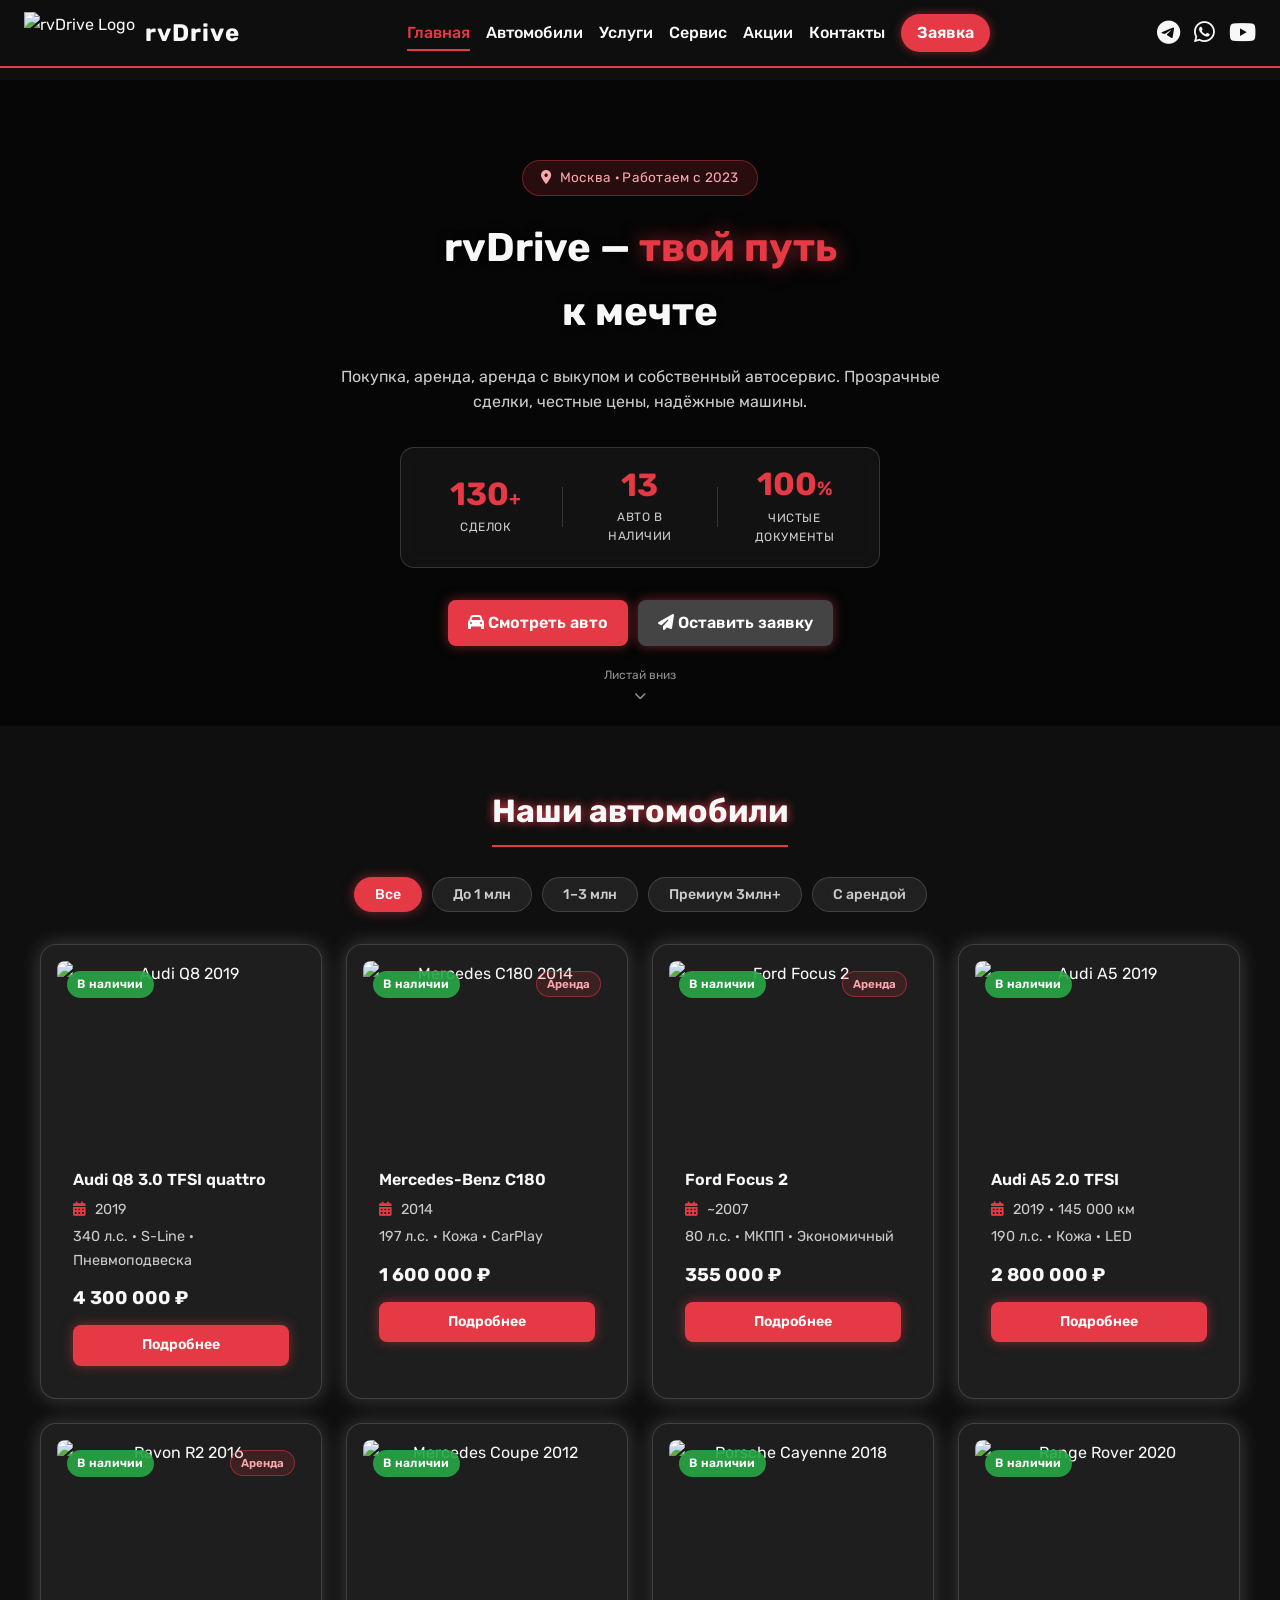
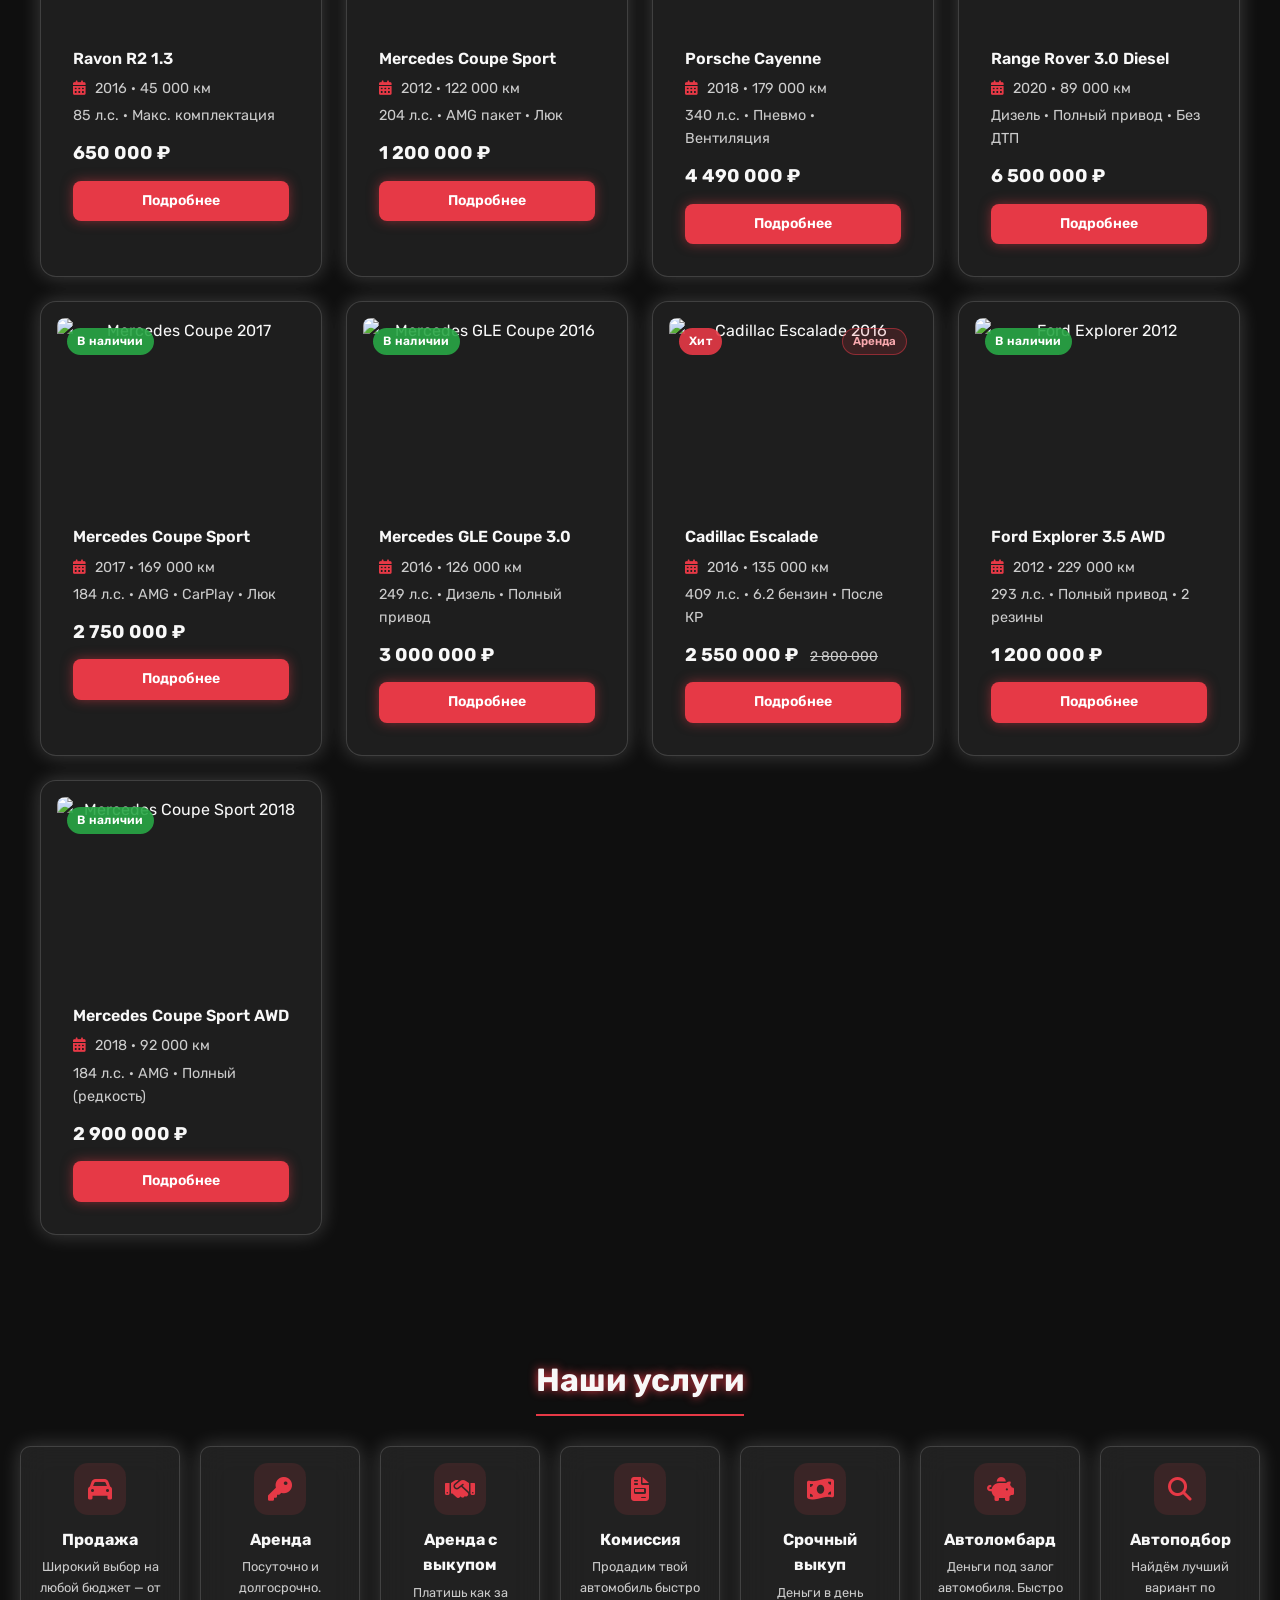
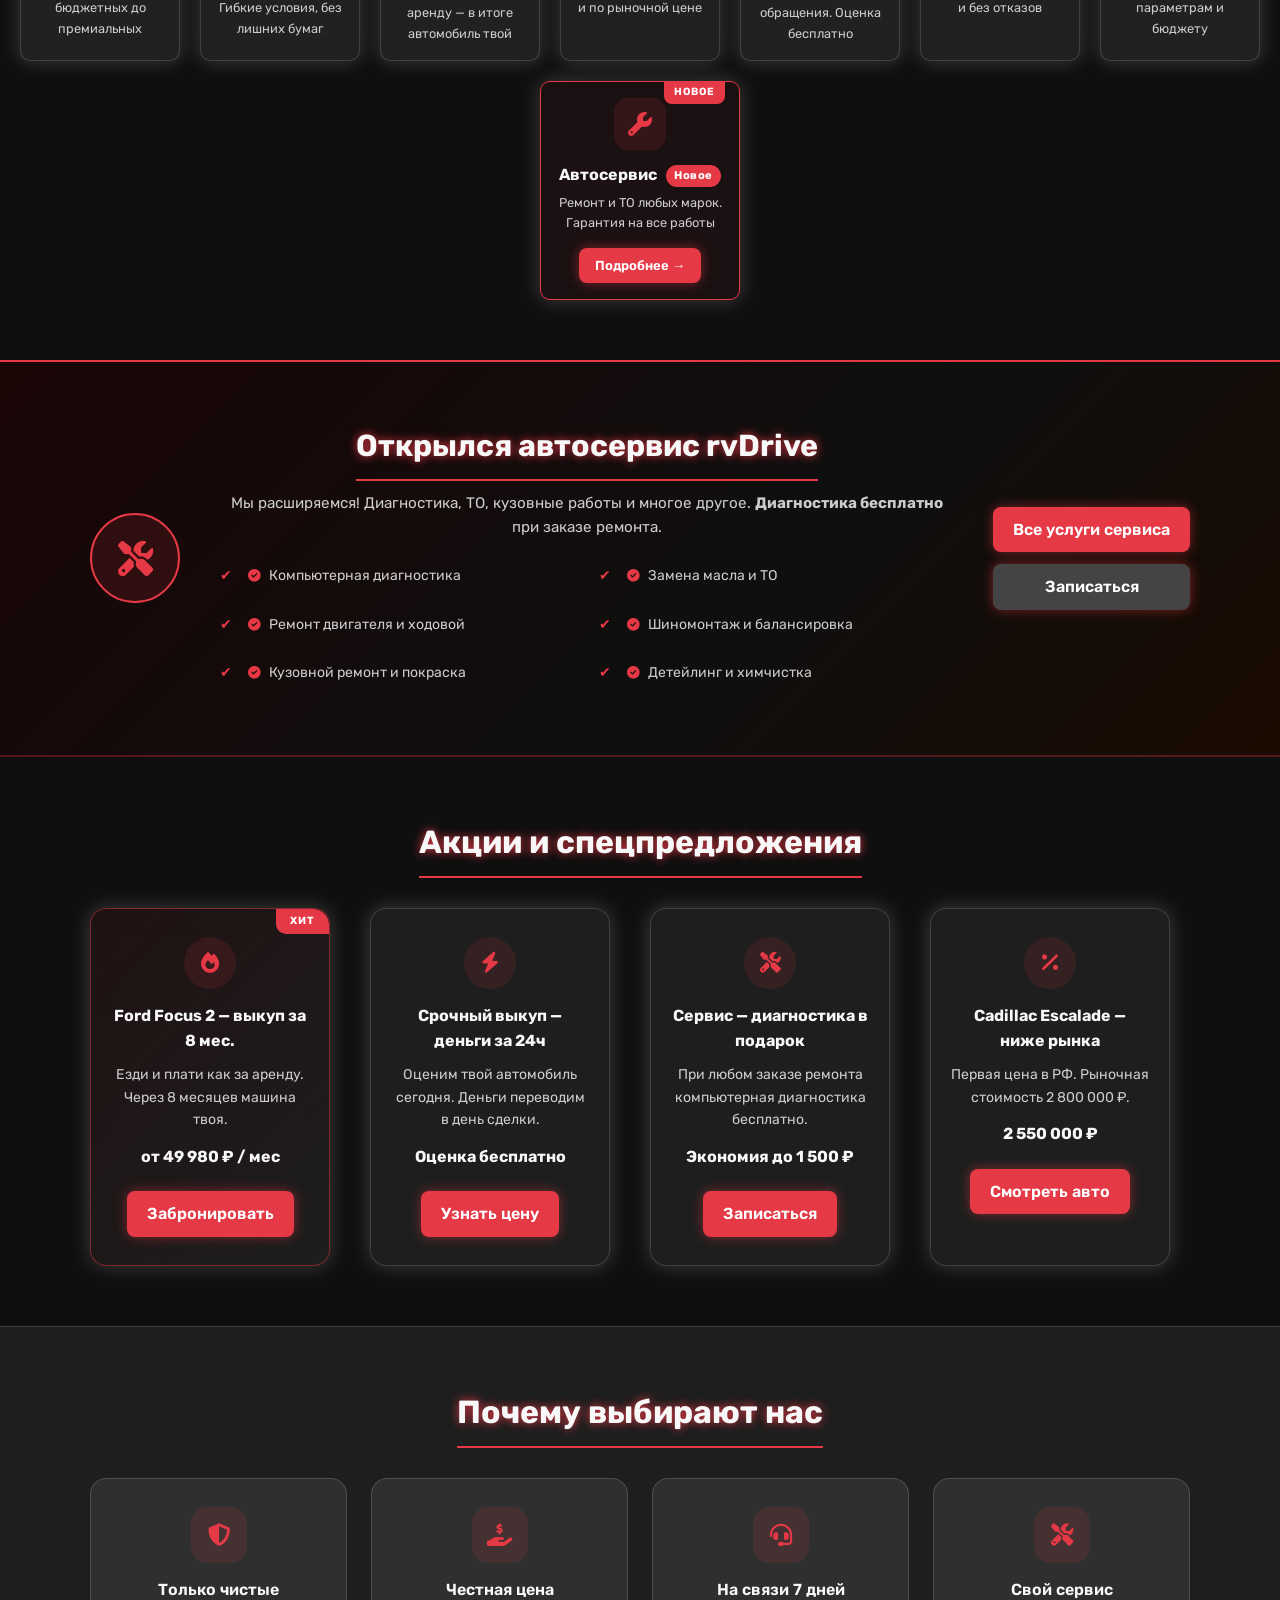
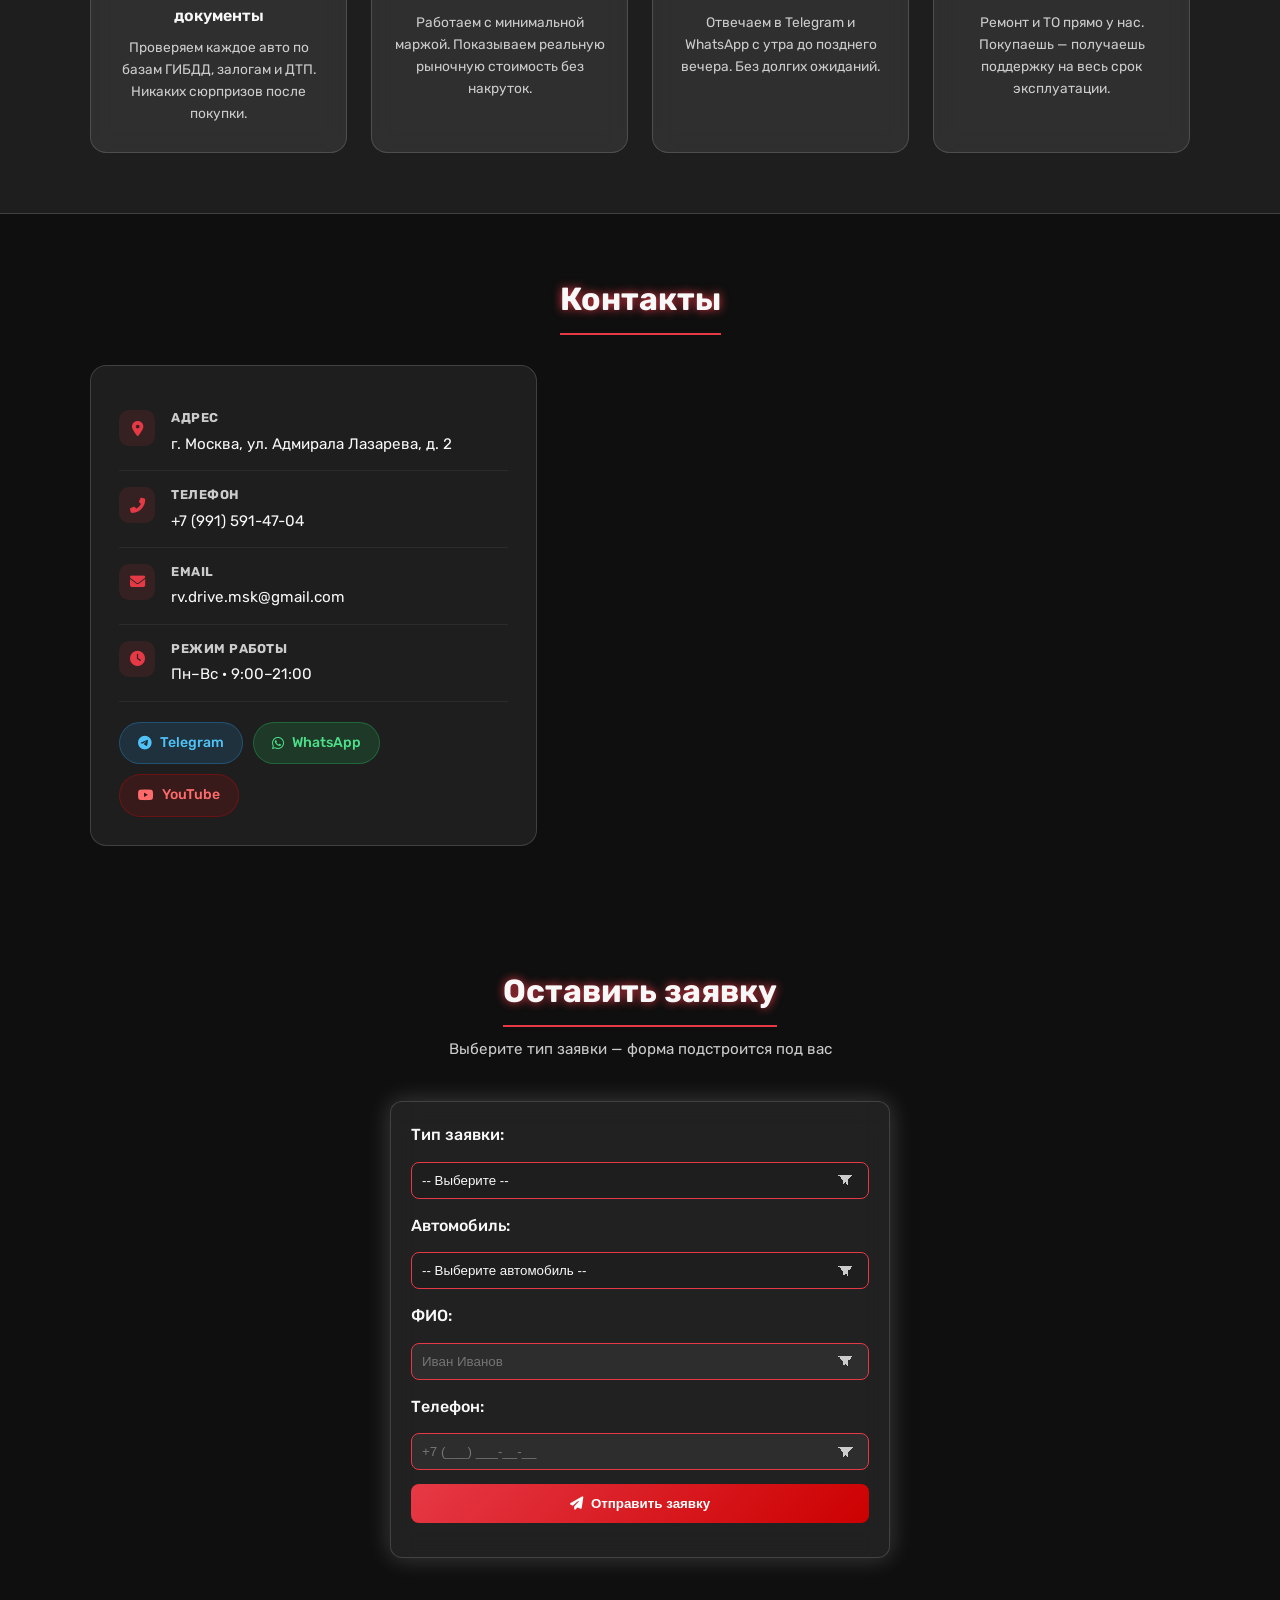
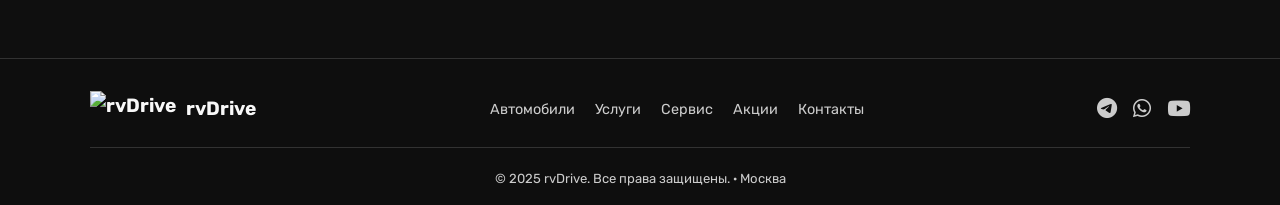
==== index.html @ 83e68cfd "Add files via upload" ====
<!DOCTYPE html>
<html lang="ru">
<head>
    <meta charset="UTF-8">
    <meta name="viewport" content="width=device-width, initial-scale=1.0">
    <meta name="description" content="rvDrive — покупка, аренда, аренда с выкупом авто в Москве. Автосервис, ремонт и обслуживание. Автоломбард, автоподбор, срочный выкуп. Надёжные машины!">
    <meta name="keywords" content="купить авто Москва, аренда автомобилей, аренда с выкупом, автоломбард, автоподбор, комиссия авто, срочный выкуп, продажа машин, бюджетные авто, премиум автомобили, rvDrive, авто в кредит, автосервис Москва, ремонт автомобилей">
    <title>rvDrive — Автосалон и Сервис в Москве</title>
    <link rel="icon" type="image/x-icon" href="/favicon.ico">
    <link rel="shortcut icon" href="/favicon.ico" type="image/x-icon">
    <link rel="stylesheet" href="styles.css">
    <script src="script.js" defer></script>
    <link rel="stylesheet" href="https://cdnjs.cloudflare.com/ajax/libs/font-awesome/6.4.0/css/all.min.css" />
    <script type="application/ld+json">
    {"@context":"https://schema.org","@type":"AutoDealer","name":"rvDrive","url":"https://rvdrive.ru","logo":"https://rvdrive.ru/img/logo.png","telephone":"+79915914704","address":{"@type":"PostalAddress","streetAddress":"ул. Адмирала Лазарева, д. 2","addressLocality":"Москва"}}
    </script>
</head>
<body>

<header>
    <div class="logo">
        <img src="img/logo.png" alt="rvDrive Logo">
        <span>rvDrive</span>
    </div>
    <button class="menu-toggle" aria-label="Toggle Menu" aria-expanded="false">☰</button>
    <nav>
        <a href="#home">Главная</a>
        <a href="#cars">Автомобили</a>
        <a href="#services">Услуги</a>
        <a href="service.html">Сервис</a>
        <a href="#offers">Акции</a>
        <a href="#contacts">Контакты</a>
        <a href="#request" class="nav-cta">Заявка</a>
    </nav>
    <div class="social-icons">
        <a href="https://t.me/rvDrive_Auto" target="_blank" aria-label="Telegram" rel="noopener noreferrer"><i class="fab fa-telegram"></i></a>
        <a href="https://wa.me/89915914704" target="_blank" aria-label="WhatsApp" rel="noopener noreferrer"><i class="fab fa-whatsapp"></i></a>
        <a href="https://www.youtube.com/@rvDrive-dy6cx" target="_blank" aria-label="Youtube" rel="noopener noreferrer"><i class="fab fa-youtube"></i></a>
    </div>
</header>

<!-- HERO -->
<section id="home" class="hero">
    <div class="hero-content">
        <div class="hero-badge"><i class="fas fa-map-marker-alt"></i> Москва · Работаем с 2023</div>
        <h1>rvDrive — <span class="hero-accent">твой путь</span><br>к мечте</h1>
        <p class="intro">Покупка, аренда, аренда с выкупом и собственный автосервис. Прозрачные сделки, честные цены, надёжные машины.</p>
        <div class="hero-stats">
            <div class="hero-stat">
                <span class="stat-num" data-target="130">0</span><span class="stat-plus">+</span>
                <span class="stat-label">сделок</span>
            </div>
            <div class="hero-stat-divider"></div>
            <div class="hero-stat">
                <span class="stat-num" data-target="13">0</span>
                <span class="stat-label">авто в наличии</span>
            </div>
            <div class="hero-stat-divider"></div>
            <div class="hero-stat">
                <span class="stat-num" data-target="100">0</span><span class="stat-plus">%</span>
                <span class="stat-label">чистые документы</span>
            </div>
        </div>
        <div class="cta-container">
            <a href="#cars" class="cta"><i class="fas fa-car"></i> Смотреть авто</a>
            <a href="#request" class="cta secondary"><i class="fas fa-paper-plane"></i> Оставить заявку</a>
        </div>
    </div>
    <div class="hero-scroll-hint">
        <span>Листай вниз</span>
        <i class="fas fa-chevron-down hero-scroll-icon"></i>
    </div>
</section>

<!-- CARS -->
<section id="cars">
    <h2>Наши автомобили</h2>
    <div class="cars-filter" role="group" aria-label="Фильтр">
        <button class="filter-btn active" data-filter="all">Все</button>
        <button class="filter-btn" data-filter="budget">До 1 млн</button>
        <button class="filter-btn" data-filter="mid">1–3 млн</button>
        <button class="filter-btn" data-filter="premium">Премиум 3млн+</button>
        <button class="filter-btn" data-filter="rent">С арендой</button>
    </div>
    <div class="cars-grid">
        <div class="car-item" data-price="4300000" data-tags="premium">
            <div class="car-image"><img src="img/audi2.jpg" alt="Audi Q8 2019" loading="lazy"><span class="car-badge car-badge-green">В наличии</span></div>
            <div class="car-item-body">
                <h3>Audi Q8 3.0 TFSI quattro</h3>
                <p class="car-year-km"><i class="fas fa-calendar-alt"></i> 2019</p>
                <p class="car-desc">340 л.с. · S-Line · Пневмоподвеска</p>
                <div class="car-price">4 300 000 ₽</div>
                <a href="model1.html" class="cta car-cta">Подробнее</a>
            </div>
        </div>
        <div class="car-item" data-price="1600000" data-tags="mid rent">
            <div class="car-image"><img src="img/c1.jpg" alt="Mercedes C180 2014" loading="lazy"><span class="car-badge car-badge-green">В наличии</span><span class="car-badge-rent">Аренда</span></div>
            <div class="car-item-body">
                <h3>Mercedes-Benz C180</h3>
                <p class="car-year-km"><i class="fas fa-calendar-alt"></i> 2014</p>
                <p class="car-desc">197 л.с. · Кожа · CarPlay</p>
                <div class="car-price">1 600 000 ₽</div>
                <a href="model2.html" class="cta car-cta">Подробнее</a>
            </div>
        </div>
        <div class="car-item" data-price="355000" data-tags="budget rent">
            <div class="car-image"><img src="img/focus1.jpg" alt="Ford Focus 2" loading="lazy"><span class="car-badge car-badge-green">В наличии</span><span class="car-badge-rent">Аренда</span></div>
            <div class="car-item-body">
                <h3>Ford Focus 2</h3>
                <p class="car-year-km"><i class="fas fa-calendar-alt"></i> ~2007</p>
                <p class="car-desc">80 л.с. · МКПП · Экономичный</p>
                <div class="car-price">355 000 ₽</div>
                <a href="model3.html" class="cta car-cta">Подробнее</a>
            </div>
        </div>
        <div class="car-item" data-price="2800000" data-tags="mid premium">
            <div class="car-image"><img src="img/audi11.jpg" alt="Audi A5 2019" loading="lazy"><span class="car-badge car-badge-green">В наличии</span></div>
            <div class="car-item-body">
                <h3>Audi A5 2.0 TFSI</h3>
                <p class="car-year-km"><i class="fas fa-calendar-alt"></i> 2019 · 145 000 км</p>
                <p class="car-desc">190 л.с. · Кожа · LED</p>
                <div class="car-price">2 800 000 ₽</div>
                <a href="model4.html" class="cta car-cta">Подробнее</a>
            </div>
        </div>
        <div class="car-item" data-price="650000" data-tags="budget rent">
            <div class="car-image"><img src="img/ravon1.jpg" alt="Ravon R2 2016" loading="lazy"><span class="car-badge car-badge-green">В наличии</span><span class="car-badge-rent">Аренда</span></div>
            <div class="car-item-body">
                <h3>Ravon R2 1.3</h3>
                <p class="car-year-km"><i class="fas fa-calendar-alt"></i> 2016 · 45 000 км</p>
                <p class="car-desc">85 л.с. · Макс. комплектация</p>
                <div class="car-price">650 000 ₽</div>
                <a href="model5.html" class="cta car-cta">Подробнее</a>
            </div>
        </div>
        <div class="car-item" data-price="1200000" data-tags="mid">
            <div class="car-image"><img src="img/e15.jpg" alt="Mercedes Coupe 2012" loading="lazy"><span class="car-badge car-badge-green">В наличии</span></div>
            <div class="car-item-body">
                <h3>Mercedes Coupe Sport</h3>
                <p class="car-year-km"><i class="fas fa-calendar-alt"></i> 2012 · 122 000 км</p>
                <p class="car-desc">204 л.с. · AMG пакет · Люк</p>
                <div class="car-price">1 200 000 ₽</div>
                <a href="model6.html" class="cta car-cta">Подробнее</a>
            </div>
        </div>
        <div class="car-item" data-price="4490000" data-tags="premium">
            <div class="car-image"><img src="img/ca1.jpg" alt="Porsche Cayenne 2018" loading="lazy"><span class="car-badge car-badge-green">В наличии</span></div>
            <div class="car-item-body">
                <h3>Porsche Cayenne</h3>
                <p class="car-year-km"><i class="fas fa-calendar-alt"></i> 2018 · 179 000 км</p>
                <p class="car-desc">340 л.с. · Пневмо · Вентиляция</p>
                <div class="car-price">4 490 000 ₽</div>
                <a href="model7.html" class="cta car-cta">Подробнее</a>
            </div>
        </div>
        <div class="car-item" data-price="6500000" data-tags="premium">
            <div class="car-image"><img src="img/range.jpg" alt="Range Rover 2020" loading="lazy"><span class="car-badge car-badge-green">В наличии</span></div>
            <div class="car-item-body">
                <h3>Range Rover 3.0 Diesel</h3>
                <p class="car-year-km"><i class="fas fa-calendar-alt"></i> 2020 · 89 000 км</p>
                <p class="car-desc">Дизель · Полный привод · Без ДТП</p>
                <div class="car-price">6 500 000 ₽</div>
                <a href="model8.html" class="cta car-cta">Подробнее</a>
            </div>
        </div>
        <div class="car-item" data-price="2750000" data-tags="mid premium">
            <div class="car-image"><img src="img/e1.jpg" alt="Mercedes Coupe 2017" loading="lazy"><span class="car-badge car-badge-green">В наличии</span></div>
            <div class="car-item-body">
                <h3>Mercedes Coupe Sport</h3>
                <p class="car-year-km"><i class="fas fa-calendar-alt"></i> 2017 · 169 000 км</p>
                <p class="car-desc">184 л.с. · AMG · CarPlay · Люк</p>
                <div class="car-price">2 750 000 ₽</div>
                <a href="model9.html" class="cta car-cta">Подробнее</a>
            </div>
        </div>
        <div class="car-item" data-price="3000000" data-tags="mid premium">
            <div class="car-image"><img src="img/gle1.jpg" alt="Mercedes GLE Coupe 2016" loading="lazy"><span class="car-badge car-badge-green">В наличии</span></div>
            <div class="car-item-body">
                <h3>Mercedes GLE Coupe 3.0</h3>
                <p class="car-year-km"><i class="fas fa-calendar-alt"></i> 2016 · 126 000 км</p>
                <p class="car-desc">249 л.с. · Дизель · Полный привод</p>
                <div class="car-price">3 000 000 ₽</div>
                <a href="model10.html" class="cta car-cta">Подробнее</a>
            </div>
        </div>
        <div class="car-item" data-price="2550000" data-tags="mid premium rent">
            <div class="car-image"><img src="img/cadillac1.1.jpg" alt="Cadillac Escalade 2016" loading="lazy"><span class="car-badge car-badge-red">Хит</span><span class="car-badge-rent">Аренда</span></div>
            <div class="car-item-body">
                <h3>Cadillac Escalade</h3>
                <p class="car-year-km"><i class="fas fa-calendar-alt"></i> 2016 · 135 000 км</p>
                <p class="car-desc">409 л.с. · 6.2 бензин · После КР</p>
                <div class="car-price">2 550 000 ₽ <span class="car-price-old">2 800 000</span></div>
                <a href="model11.html" class="cta car-cta">Подробнее</a>
            </div>
        </div>
        <div class="car-item" data-price="1200000" data-tags="mid">
            <div class="car-image"><img src="img/ex1.jpg" alt="Ford Explorer 2012" loading="lazy"><span class="car-badge car-badge-green">В наличии</span></div>
            <div class="car-item-body">
                <h3>Ford Explorer 3.5 AWD</h3>
                <p class="car-year-km"><i class="fas fa-calendar-alt"></i> 2012 · 229 000 км</p>
                <p class="car-desc">293 л.с. · Полный привод · 2 резины</p>
                <div class="car-price">1 200 000 ₽</div>
                <a href="model12.html" class="cta car-cta">Подробнее</a>
            </div>
        </div>
        <div class="car-item" data-price="2900000" data-tags="mid premium">
            <div class="car-image"><img src="img/e38.jpg" alt="Mercedes Coupe Sport 2018" loading="lazy"><span class="car-badge car-badge-green">В наличии</span></div>
            <div class="car-item-body">
                <h3>Mercedes Coupe Sport AWD</h3>
                <p class="car-year-km"><i class="fas fa-calendar-alt"></i> 2018 · 92 000 км</p>
                <p class="car-desc">184 л.с. · AMG · Полный (редкость)</p>
                <div class="car-price">2 900 000 ₽</div>
                <a href="model13.html" class="cta car-cta">Подробнее</a>
            </div>
        </div>
    </div>
    <div class="cars-no-results" id="carsNoResults" style="display:none;">
        <i class="fas fa-search"></i>
        <p>По выбранному фильтру авто не найдено</p>
    </div>
</section>

<!-- SERVICES -->
<section id="services">
    <h2>Наши услуги</h2>
    <div class="services-grid">
        <div class="service-item" data-aos><div class="service-icon-wrap"><i class="fas fa-car"></i></div><h4>Продажа</h4><p>Широкий выбор на любой бюджет — от бюджетных до премиальных</p></div>
        <div class="service-item" data-aos><div class="service-icon-wrap"><i class="fas fa-key"></i></div><h4>Аренда</h4><p>Посуточно и долгосрочно. Гибкие условия, без лишних бумаг</p></div>
        <div class="service-item" data-aos><div class="service-icon-wrap"><i class="fas fa-handshake"></i></div><h4>Аренда с выкупом</h4><p>Платишь как за аренду — в итоге автомобиль твой</p></div>
        <div class="service-item" data-aos><div class="service-icon-wrap"><i class="fas fa-file-invoice"></i></div><h4>Комиссия</h4><p>Продадим твой автомобиль быстро и по рыночной цене</p></div>
        <div class="service-item" data-aos><div class="service-icon-wrap"><i class="fas fa-money-bill-wave"></i></div><h4>Срочный выкуп</h4><p>Деньги в день обращения. Оценка бесплатно</p></div>
        <div class="service-item" data-aos><div class="service-icon-wrap"><i class="fas fa-piggy-bank"></i></div><h4>Автоломбард</h4><p>Деньги под залог автомобиля. Быстро и без отказов</p></div>
        <div class="service-item" data-aos><div class="service-icon-wrap"><i class="fas fa-search"></i></div><h4>Автоподбор</h4><p>Найдём лучший вариант по параметрам и бюджету</p></div>
        <div class="service-item highlight-service" data-aos>
            <div class="service-icon-wrap"><i class="fas fa-wrench"></i></div>
            <h4>Автосервис <span class="new-badge">Новое</span></h4>
            <p>Ремонт и ТО любых марок. Гарантия на все работы</p>
            <a href="service.html" class="cta" style="margin-top:14px;display:inline-block;font-size:0.82em;padding:7px 16px;">Подробнее →</a>
        </div>
    </div>
</section>

<!-- SERVICE PROMO BANNER -->
<section id="service-promo" class="service-promo-banner">
    <div class="service-promo-content">
        <div class="service-promo-icon"><i class="fas fa-tools"></i></div>
        <div class="service-promo-text">
            <h2>Открылся автосервис rvDrive</h2>
            <p>Мы расширяемся! Диагностика, ТО, кузовные работы и многое другое. <strong>Диагностика бесплатно</strong> при заказе ремонта.</p>
            <ul class="service-promo-list">
                <li><i class="fas fa-check-circle"></i> Компьютерная диагностика</li>
                <li><i class="fas fa-check-circle"></i> Замена масла и ТО</li>
                <li><i class="fas fa-check-circle"></i> Ремонт двигателя и ходовой</li>
                <li><i class="fas fa-check-circle"></i> Шиномонтаж и балансировка</li>
                <li><i class="fas fa-check-circle"></i> Кузовной ремонт и покраска</li>
                <li><i class="fas fa-check-circle"></i> Детейлинг и химчистка</li>
            </ul>
        </div>
        <div class="service-promo-cta">
            <a href="service.html" class="cta">Все услуги сервиса</a>
            <a href="#request" class="cta secondary">Записаться</a>
        </div>
    </div>
</section>

<!-- OFFERS -->
<section id="offers">
    <h2>Акции и спецпредложения</h2>
    <div class="special-offers-grid">
        <div class="special-offer-item offer-hot">
            <div class="offer-icon"><i class="fas fa-fire"></i></div>
            <h3>Ford Focus 2 — выкуп за 8 мес.</h3>
            <p>Езди и плати как за аренду. Через 8 месяцев машина твоя.</p>
            <p class="offer-price"><strong>от 49 980 ₽ / мес</strong></p>
            <a href="#request" class="cta">Забронировать</a>
        </div>
        <div class="special-offer-item">
            <div class="offer-icon"><i class="fas fa-bolt"></i></div>
            <h3>Срочный выкуп — деньги за 24ч</h3>
            <p>Оценим твой автомобиль сегодня. Деньги переводим в день сделки.</p>
            <p class="offer-price"><strong>Оценка бесплатно</strong></p>
            <a href="#request" class="cta">Узнать цену</a>
        </div>
        <div class="special-offer-item">
            <div class="offer-icon"><i class="fas fa-tools"></i></div>
            <h3>Сервис — диагностика в подарок</h3>
            <p>При любом заказе ремонта компьютерная диагностика бесплатно.</p>
            <p class="offer-price"><strong>Экономия до 1 500 ₽</strong></p>
            <a href="service.html" class="cta">Записаться</a>
        </div>
        <div class="special-offer-item">
            <div class="offer-icon"><i class="fas fa-percent"></i></div>
            <h3>Cadillac Escalade — ниже рынка</h3>
            <p>Первая цена в РФ. Рыночная стоимость 2 800 000 ₽.</p>
            <p class="offer-price"><strong>2 550 000 ₽</strong></p>
            <a href="model11.html" class="cta">Смотреть авто</a>
        </div>
    </div>
</section>

<!-- WHY US -->
<section id="why-us" class="why-us-section">
    <h2>Почему выбирают нас</h2>
    <div class="why-us-grid">
        <div class="why-us-item" data-aos>
            <div class="why-us-icon"><i class="fas fa-shield-alt"></i></div>
            <h4>Только чистые документы</h4>
            <p>Проверяем каждое авто по базам ГИБДД, залогам и ДТП. Никаких сюрпризов после покупки.</p>
        </div>
        <div class="why-us-item" data-aos>
            <div class="why-us-icon"><i class="fas fa-hand-holding-usd"></i></div>
            <h4>Честная цена</h4>
            <p>Работаем с минимальной маржой. Показываем реальную рыночную стоимость без накруток.</p>
        </div>
        <div class="why-us-item" data-aos>
            <div class="why-us-icon"><i class="fas fa-headset"></i></div>
            <h4>На связи 7 дней</h4>
            <p>Отвечаем в Telegram и WhatsApp с утра до позднего вечера. Без долгих ожиданий.</p>
        </div>
        <div class="why-us-item" data-aos>
            <div class="why-us-icon"><i class="fas fa-tools"></i></div>
            <h4>Свой сервис</h4>
            <p>Ремонт и ТО прямо у нас. Покупаешь — получаешь поддержку на весь срок эксплуатации.</p>
        </div>
    </div>
</section>

<!-- CONTACTS -->
<section id="contacts">
    <h2>Контакты</h2>
    <div class="contacts-layout">
        <div class="contacts-info">
            <div class="contact-card">
                <div class="contact-row">
                    <i class="fas fa-map-marker-alt"></i>
                    <div><strong>Адрес</strong><p>г. Москва, ул. Адмирала Лазарева, д. 2</p></div>
                </div>
                <div class="contact-row">
                    <i class="fas fa-phone-alt"></i>
                    <div><strong>Телефон</strong><p><a href="tel:+79915914704">+7 (991) 591-47-04</a></p></div>
                </div>
                <div class="contact-row">
                    <i class="fas fa-envelope"></i>
                    <div><strong>Email</strong><p><a href="mailto:rv.drive.msk@gmail.com">rv.drive.msk@gmail.com</a></p></div>
                </div>
                <div class="contact-row">
                    <i class="fas fa-clock"></i>
                    <div><strong>Режим работы</strong><p>Пн–Вс · 9:00–21:00</p></div>
                </div>
                <div class="contact-socials">
                    <a href="https://t.me/rvDrive_Auto" target="_blank" class="contact-social-btn tg" rel="noopener noreferrer"><i class="fab fa-telegram"></i> Telegram</a>
                    <a href="https://wa.me/89915914704" target="_blank" class="contact-social-btn wa" rel="noopener noreferrer"><i class="fab fa-whatsapp"></i> WhatsApp</a>
                    <a href="https://www.youtube.com/@rvDrive-dy6cx" target="_blank" class="contact-social-btn yt" rel="noopener noreferrer"><i class="fab fa-youtube"></i> YouTube</a>
                </div>
            </div>
        </div>
        <div class="contacts-map">
            <div class="map-container">
                <iframe src="https://yandex.ru/map-widget/v1/?whatshere%5Bzoom%5D=19&whatshere%5Bpoint%5D=37.543176,55.546761&si=2fz6667z83nvv5gb7m8tddxfag;source=constructor"
                    width="100%" height="100%" frameborder="0" allowfullscreen
                    aria-label="Карта расположения rvDrive"></iframe>
            </div>
        </div>
    </div>
</section>

<!-- REQUEST FORM -->
<section id="request">
    <h2>Оставить заявку</h2>
    <p class="section-sub">Выберите тип заявки — форма подстроится под вас</p>
    <form id="inspectionForm" novalidate>
        <label for="requestType">Тип заявки:</label>
        <select id="requestType" required>
            <option value="">-- Выберите --</option>
            <option value="Покупка">🚗 Покупка</option>
            <option value="Аренда">🔑 Аренда</option>
            <option value="Аренда с выкупом">🤝 Аренда с выкупом</option>
            <option value="Комиссия">📋 Комиссия</option>
            <option value="Автоломбард">🏦 Автоломбард</option>
            <option value="Автоподбор">🔍 Автоподбор</option>
            <option value="Автосервис">🔧 Автосервис / Ремонт</option>
        </select>
        <label for="car">Автомобиль:</label>
        <select id="car" required>
            <option value="">-- Выберите автомобиль --</option>
        </select>
        <div id="uploadField" style="display:none;">
            <label for="photo">Фото автомобиля:</label>
            <input type="file" id="photo" accept="image/*">
        </div>
        <label for="fullName">ФИО:</label>
        <input type="text" id="fullName" placeholder="Иван Иванов" required>
        <label for="phone">Телефон:</label>
        <input type="tel" id="phone" placeholder="+7 (___) ___-__-__" required>
        <button type="submit" class="submit-btn"><i class="fas fa-paper-plane"></i> Отправить заявку</button>
        <p id="formMessage" aria-live="polite"></p>
    </form>
</section>

<!-- FOOTER -->
<footer>
    <div class="footer-inner">
        <div class="footer-logo">
            <img src="img/logo.png" alt="rvDrive" height="36">
            <span>rvDrive</span>
        </div>
        <div class="footer-links">
            <a href="#cars">Автомобили</a>
            <a href="#services">Услуги</a>
            <a href="service.html">Сервис</a>
            <a href="#offers">Акции</a>
            <a href="#contacts">Контакты</a>
        </div>
        <div class="footer-socials">
            <a href="https://t.me/rvDrive_Auto" target="_blank" aria-label="Telegram"><i class="fab fa-telegram"></i></a>
            <a href="https://wa.me/89915914704" target="_blank" aria-label="WhatsApp"><i class="fab fa-whatsapp"></i></a>
            <a href="https://www.youtube.com/@rvDrive-dy6cx" target="_blank" aria-label="YouTube"><i class="fab fa-youtube"></i></a>
        </div>
    </div>
    <p class="footer-copy">© 2025 rvDrive. Все права защищены. · Москва</p>
</footer>

<button class="scroll-top" id="scrollTop" aria-label="Наверх"><i class="fas fa-chevron-up"></i></button>

</body>
</html>
---- styles.css ----
@import url('https://fonts.googleapis.com/css2?family=Poppins:wght@400;500;600&family=Rubik:wght@400;500;700&display=swap');

:root {
  --primary-red: #e63946;
  --primary-dark: #cc0000;
  --dark-bg: #0f0f0f;
  --card-bg: #1e1e1e;
  --glass-bg: rgba(255, 255, 255, 0.08);
  --glass-border: rgba(255, 255, 255, 0.15);
  --glass-shadow: rgba(255, 255, 255, 0.2);
  --text-light: #f8f8f8;
  --text-secondary: #cccccc;
  --accent-glow: rgba(230, 57, 70, 0.5);
}

* {
  box-sizing: border-box;
  margin: 0;
  padding: 0;
}

html, body {
  font-family: 'Rubik', sans-serif;
  background-color: var(--dark-bg);
  color: var(--text-light);
  scroll-behavior: smooth;
  overflow-x: hidden;
}

body {
  padding-top: 80px;
  font-size: 16px;
  line-height: 1.6;
}

/* Header */
header {
  position: fixed;
  top: 0;
  width: 100%;
  z-index: 1000;
  display: flex;
  align-items: center;
  justify-content: space-between;
  padding: 12px 24px;
  background: rgba(15, 15, 15, 0.95);
  border-bottom: 2px solid var(--primary-red);
  backdrop-filter: blur(12px);
  flex-wrap: wrap;
}

.logo {
  display: flex;
  align-items: center;
  gap: 10px;
}

.logo img {
  height: 42px;
}

.logo span {
  font-size: 1.5em;
  font-weight: 700;
  color: var(--text-light);
  letter-spacing: 1px;
}

nav {
  display: flex;
  gap: 16px;
  justify-content: center;
  align-items: center;
  flex: 1;
}

nav a {
  color: var(--text-light);
  font-weight: 500;
  text-decoration: none;
  position: relative;
  transition: 0.3s ease;
}

nav a::after {
  content: "";
  position: absolute;
  bottom: -5px;
  left: 0;
  width: 0;
  height: 2px;
  background-color: var(--primary-red);
  transition: width 0.3s ease;
}

nav a:hover::after {
  width: 100%;
}

.social-icons {
  display: flex;
  gap: 14px;
}

.social-icons a {
  color: var(--text-light);
  font-size: 1.5em;
  transition: 0.3s ease;
}

.social-icons a:hover {
  color: var(--primary-red);
  transform: scale(1.15);
}

.menu-toggle {
  display: none;
  background: none;
  border: none;
  color: var(--text-light);
  font-size: 1.8em;
  cursor: pointer;
}

/* Hero */
.hero {
  background: url("img/background.jpg") center/cover no-repeat;
  background-attachment: fixed;
  position: relative;
  padding: 80px 20px;
  display: flex;
  flex-direction: column;
  align-items: center;
  justify-content: center;
  text-align: center;
  min-height: 70vh;
  overflow: hidden;
}

.hero::before {
  content: "";
  position: absolute;
  inset: 0;
  background: rgba(0, 0, 0, 0.6);
  z-index: 1;
}

.hero-content {
  position: relative;
  z-index: 2;
  animation: fadeInUp 1s ease-out;
}

.hero h1 {
  font-size: 2.5em;
  font-weight: 700;
  text-shadow: 0 0 10px black;
}

.hero p.intro {
  max-width: 600px;
  color: var(--text-secondary);
  margin: 20px auto;
}

.features {
  list-style: none;
  padding: 0;
  margin-top: 20px;
}

.features li,
ul li {
  margin: 10px 0;
}

.features li::before,
ul li::before {
  content: '✔';
  color: var(--primary-red);
  margin-right: 8px;
}

/* CTA */
.cta-container {
  margin-top: 20px;
  display: flex;
  flex-wrap: wrap;
  gap: 10px;
  justify-content: center;
}

.cta {
  background: var(--primary-red);
  padding: 10px 20px;
  border-radius: 8px;
  color: white;
  text-decoration: none;
  font-weight: 600;
  transition: transform 0.3s ease, background 0.3s;
  box-shadow: 0 0 12px var(--accent-glow);
}

.cta:hover {
  transform: scale(1.05);
  background: var(--primary-dark);
}

.cta.secondary {
  background: #444;
  color: white;
}

/* Sections */
section {
  padding: 60px 20px;
  text-align: center;
}

section h2 {
  font-size: 2em;
  margin-bottom: 30px;
  border-bottom: 2px solid var(--primary-red);
  display: inline-block;
  padding-bottom: 8px;
  text-shadow: 0 0 10px var(--primary-red);
}

/* Car Grid */
.cars-grid {
  display: flex;
  flex-wrap: wrap;
  gap: 20px;
  justify-content: center;
}

.car-item {
  background: var(--glass-bg);
  border: 1px solid var(--glass-border);
  border-radius: 12px;
  padding: 16px;
  max-width: 240px;
  transition: all 0.3s ease;
  backdrop-filter: blur(14px);
  box-shadow: 0 0 20px var(--glass-shadow);
}

.car-item:hover {
  transform: translateY(-6px);
  box-shadow: 0 0 25px var(--accent-glow);
}

.car-item::before {
  content: "";
  position: absolute;
  inset: -2px;
  border-radius: 12px;
  padding: 1px;
  background: linear-gradient(45deg, var(--primary-red), #ff4e50, #f9d423);
  -webkit-mask: 
    linear-gradient(#fff 0 0) content-box,
    linear-gradient(#fff 0 0);
  -webkit-mask-composite: xor;
  mask-composite: exclude;
  z-index: -1;
}

.car-image img {
  width: 100%;
  height: 140px;
  object-fit: contain;
  border-radius: 8px;
}

.car-item h3 {
  margin: 10px 0;
  font-size: 1.1em;
}

.car-item p {
  color: var(--text-secondary);
  font-size: 0.9em;
}

.stock-status {
  display: inline-block;
  margin: 8px 0;
  padding: 6px 14px;
  border-radius: 6px;
  background: #28a745;
  font-size: 0.85em;
}

/* Slider */
.car-slider-container {
  position: relative;
  max-width: 800px;
  margin: 20px auto;
  overflow: hidden;
  border: 1px solid var(--glass-border);
  border-radius: 12px;
  background: var(--glass-bg);
  backdrop-filter: blur(14px);
  box-shadow: 0 0 20px var(--glass-shadow);
}

.car-slider {
  display: flex;
  transition: transform 0.5s ease-in-out;
  width: 100%;
}

.car-slide {
  flex: 0 0 100%;
  min-width: 100%;
  transition: transform 0.3s ease, box-shadow 0.3s ease;
}

.car-slide[aria-current="true"] {
  transform: scale(1.02);
  box-shadow: 0 0 15px var(--accent-glow);
  animation: slideGlow 2s infinite;
}

.car-slide img {
  width: 100%;
  max-height: 450px; /* Увеличено для предотвращения обрезки */
  object-fit: contain;
  border-radius: 10px;
  display: block;
  cursor: pointer; /* Указывает на возможность зума */
}

.car-slider-buttons {
  position: absolute;
  top: 50%;
  width: 100%;
  display: flex;
  justify-content: space-between;
  transform: translateY(-50%);
  padding: 0 10px;
}

.car-slider-buttons button {
  background: var(--glass-bg);
  border: 1px solid var(--glass-border);
  font-size: 1.5em;
  padding: 12px;
  border-radius: 50%;
  color: var(--text-light);
  cursor: pointer;
  transition: background 0.3s, box-shadow 0.3s;
  backdrop-filter: blur(12px);
}

.car-slider-buttons button:hover {
  background: var(--primary-red);
  box-shadow: 0 0 12px var(--accent-glow);
}

.car-slider-thumbnails {
  display: flex;
  justify-content: center;
  gap: 10px;
  margin-top: 10px;
}

.thumbnail {
  width: 90px;
  height: 60px;
  object-fit: cover;
  border-radius: 6px;
  border: 2px solid transparent;
  cursor: pointer;
  transition: border 0.3s, transform 0.3s;
}

.thumbnail:hover {
  transform: scale(1.05);
}

.thumbnail.active {
  border-color: var(--primary-red);
}

.car-slider-indicators {
  display: flex;
  justify-content: center;
  gap: 8px;
  margin-top: 10px;
}

.indicator {
  width: 12px;
  height: 12px;
  border-radius: 50%;
  background: var(--text-secondary);
  cursor: pointer;
  transition: background 0.3s;
}

.indicator.active {
  background: var(--primary-red);
}

/* Modal for Zoom */
#imageModal {
  display: none;
  position: fixed;
  top: 0;
  left: 0;
  width: 100%;
  height: 100%;
  background: rgba(0, 0, 0, 0.9);
  z-index: 2000;
  display: flex;
  align-items: center;
  justify-content: center;
}

#modalImage {
  max-width: 90%;
  max-height: 90vh;
  object-fit: contain;
  border-radius: 8px;
  box-shadow: 0 0 20px var(--glass-shadow);
}

.modal-close,
.modal-prev,
.modal-next {
  position: absolute;
  background: var(--glass-bg);
  border: 1px solid var(--glass-border);
  color: var(--text-light);
  font-size: 1.5em;
  padding: 12px;
  border-radius: 50%;
  cursor: pointer;
  transition: background 0.3s, box-shadow 0.3s;
  backdrop-filter: blur(12px);
}

.modal-close:hover,
.modal-prev:hover,
.modal-next:hover {
  background: var(--primary-red);
  box-shadow: 0 0 12px var(--accent-glow);
}

.modal-close {
  top: 20px;
  right: 20px;
}

.modal-prev {
  left: 20px;
}

.modal-next {
  right: 20px;
}

/* Forms */
form {
  max-width: 500px;
  margin: 40px auto;
  padding: 20px;
  background: var(--glass-bg);
  border: 1px solid var(--glass-border);
  border-radius: 12px;
  backdrop-filter: blur(14px);
  box-shadow: 0 0 25px var(--glass-shadow);
  display: flex;
  flex-direction: column;
  gap: 14px;
  animation: fadeInUp 0.8s ease;
}

form label {
  text-align: left;
  font-weight: 500;
  color: var(--text-light);
}

form input,
form textarea,
form select {
  background: rgba(255, 255, 255, 0.05); /* Сохраняем легкую прозрачность фона */
  border: 1px solid var(--primary-red); /* Края остаются красными */
  color: var(--text-light); /* Текст белый для контраста */
  padding: 10px;
  border-radius: 8px;
  resize: vertical;
  transition: border-color 0.3s ease;
  /* Добавляем новые стили для выпадающего меню */
  appearance: none; /* Убираем стандартный стиль браузера */
  -webkit-appearance: none; /* Для совместимости с Webkit */
  -moz-appearance: none; /* Для Firefox */
  background-image: linear-gradient(45deg, transparent 50%, var(--text-secondary) 50%), linear-gradient(135deg, var(--text-secondary) 50%, transparent 50%);
  background-position: calc(100% - 20px) center, calc(100% - 15px) center;
  background-size: 10px 10px, 10px 10px;
  background-repeat: no-repeat;
}

/* Улучшаем видимость текста в выпадающем списке */
form select {
  color: var(--text-light); /* Убеждаемся, что текст виден */
  background-color: rgba(30, 30, 30, 0.9); /* Темный фон для выпадающего меню */
}

form select option {
  background-color: var(--dark-bg); /* Темный фон для опций */
  color: var(--text-light); /* Белый текст для опций */
  padding: 8px; /* Добавляем отступы для читаемости */
}

/* Сбрасываем фокус для предотвращения конфликтов */
form select:focus {
  outline: none;
  border-color: var(--primary-dark);
  background-color: rgba(30, 30, 30, 0.9); /* Сохраняем темный фон при фокусе */
}

.submit-btn {
  background: linear-gradient(135deg, var(--primary-red), var(--primary-dark));
  color: white;
  padding: 12px 20px;
  border: none;
  border-radius: 8px;
  font-weight: 600;
  cursor: pointer;
  transition: transform 0.2s ease, box-shadow 0.3s ease;
  display: flex;
  align-items: center;
  justify-content: center;
  gap: 8px;
}

.submit-btn:hover {
  transform: scale(1.04);
  box-shadow: 0 0 15px var(--primary-red);
}

#formMessage {
  color: var(--primary-red);
  font-weight: 500;
  text-align: center;
}

/* Contact Card */
.contact-card {
  background: var(--glass-bg);
  border: 1px solid var(--glass-border);
  border-radius: 12px;
  padding: 20px;
  max-width: 500px;
  margin: 20px auto;
  transition: all 0.3s ease;
  backdrop-filter: blur(14px);
  box-shadow: 0 0 20px var(--glass-shadow);
  text-align: center;
}

.contact-card:hover {
  transform: translateY(-6px);
  box-shadow: 0 0 25px var(--accent-glow);
}

.contact-card p {
  color: var(--text-secondary);
  font-size: 0.95em;
  margin: 10px 0;
}

.contact-card .social-icons {
  margin-top: 15px;
}

/* Map Container */
.map-container {
  width: 100%;
  max-width: 1000px;
  margin: 0 auto;
  border-radius: 12px;
  overflow: hidden;
  box-shadow: 0 0 20px rgba(255, 255, 255, 0.1);
}

.map-container:hover {
  transform: translateY(-6px);
  box-shadow: 0 0 25px var(--accent-glow);
}

.map-container iframe {
  width: 100%;
  height: 450px;
  border: none;
}

/* Special Offers */
.special-offers-grid {
  display: flex;
  flex-wrap: wrap;
  gap: 20px;
  justify-content: center;
}

.special-offer-item {
  background: var(--glass-bg);
  border: 1px solid var(--glass-border);
  border-radius: 12px;
  padding: 16px;
  max-width: 240px;
  transition: all 0.3s ease;
  backdrop-filter: blur(14px);
  box-shadow: 0 0 20px var(--glass-shadow);
  text-align: center;
}

.special-offer-item:hover {
  transform: translateY(-6px);
  box-shadow: 0 0 25px var(--accent-glow);
}

.special-offer-item h3 {
  margin: 10px 0;
  font-size: 1.1em;
}

.special-offer-item p {
  color: var(--text-secondary);
  font-size: 0.9em;
}

.special-offer-item .cta {
  margin-top: 10px;
  display: inline-block;
}

/* Back Links */
.back-link,
.back-button {
  display: inline-block;
  margin: 20px 0;
  color: var(--primary-red);
  text-decoration: none;
  font-weight: 500;
  transition: color 0.3s ease;
}

.back-link:hover,
.back-button:hover {
  color: var(--primary-dark);
  text-decoration: underline;
}

/* Services */
.services-grid {
  display: flex;
  flex-wrap: wrap;
  gap: 20px;
  justify-content: center;
}

.service-item {
  flex: 1 1 150px;
  max-width: 200px;
  min-width: 130px;
  background: var(--glass-bg);
  padding: 16px;
  border: 1px solid var(--glass-border);
  border-radius: 10px;
  transition: all 0.3s ease;
  text-align: center;
  backdrop-filter: blur(14px);
  box-shadow: 0 0 20px var(--glass-shadow);
}

.service-item:hover {
  transform: translateY(-8px) scale(1.03);
  border-color: var(--primary-red);
  background: rgba(230, 57, 70, 0.07);
  box-shadow: 0 0 18px var(--accent-glow);
}

.service-item i {
  font-size: 1.5em;
  color: var(--primary-red);
  margin-bottom: 8px;
}

.service-item h4 {
  font-size: 1em;
  margin-bottom: 5px;
}

.service-item p {
  font-size: 0.8em;
  color: var(--text-secondary);
}

/* Car Details */
.car-details {
  max-width: 800px;
  margin: 20px auto;
  background: var(--glass-bg);
  border: 1px solid var(--glass-border);
  border-radius: 12px;
  padding: 20px;
  backdrop-filter: blur(14px);
  box-shadow: 0 0 25px var(--glass-shadow);
}

.car-details h1 {
  font-size: 1.8em;
  margin-bottom: 20px;
}

.car-details h2 {
  font-size: 1.4em;
  margin: 20px 0 10px;
}

.car-details p,
.car-details ul {
  color: var(--text-secondary);
  font-size: 0.95em;
}

/* Footer */
footer {
  text-align: center;
  padding: 20px;
  background: rgba(15, 15, 15, 0.95);
  border-top: 1px solid var(--glass-border);
  backdrop-filter: blur(12px);
}

/* Media */
@media (max-width: 768px) {
  nav {
    flex-direction: column;
    align-items: flex-end;
    width: 100%;
    display: none;
  }

  nav.active {
    display: flex;
    background: rgba(0, 0, 0, 0.95);
    padding: 10px;
  }

  .menu-toggle {
    display: block;
  }

  .social-icons {
    width: 100%;
    justify-content: center;
    margin: 10px 0;
    order: -1;
  }

  .car-slide img {
    max-height: 60vh;
  }

  .car-slider-container {
    aspect-ratio: auto;
  }

  form {
    margin: 20px 16px;
  }

  .modal-prev {
    left: 10px;
  }

  .modal-next {
    right: 10px;
  }

  .contact-card {
    margin: 20px 16px;
  }

  .map-container {
    margin: 20px 16px;
  }

  .map-container iframe {
    height: 300px;
  }
}

/* Animations */
@keyframes fadeInUp {
  0% {
    transform: translateY(20px);
    opacity: 0;
  }
  100% {
    transform: translateY(0);
    opacity: 1;
  }
}

@keyframes slideGlow {
  0% {
    box-shadow: 0 0 10px var(--accent-glow);
  }
  50% {
    box-shadow: 0 0 20px var(--accent-glow);
  }
  100% {
    box-shadow: 0 0 10px var(--accent-glow);
  }
}

@media (max-width: 768px) {
  .hero {
    background-attachment: scroll !important;
    background-position: center top;
    background-size: cover;
  }
}

/* ── Service promo banner (index.html) ── */
.service-promo-banner {
  background: linear-gradient(135deg, #1a0505 0%, #0f0f0f 60%, #1a0a00 100%);
  border-top: 2px solid var(--primary-red);
  border-bottom: 2px solid rgba(230,57,70,0.3);
  padding: 60px 24px;
}
.service-promo-content {
  max-width: 1100px;
  margin: 0 auto;
  display: grid;
  grid-template-columns: auto 1fr auto;
  gap: 40px;
  align-items: center;
}
.service-promo-icon {
  width: 90px;
  height: 90px;
  background: rgba(230,57,70,0.12);
  border: 2px solid var(--primary-red);
  border-radius: 50%;
  display: flex;
  align-items: center;
  justify-content: center;
  flex-shrink: 0;
}
.service-promo-icon i {
  font-size: 2.2em;
  color: var(--primary-red);
}
.service-promo-text h2 {
  font-size: 1.9em;
  color: var(--text-light);
  margin-bottom: 10px;
}
.service-promo-text p {
  color: var(--text-secondary);
  margin-bottom: 16px;
  font-size: 0.95em;
}
.service-promo-list {
  list-style: none;
  display: grid;
  grid-template-columns: 1fr 1fr;
  gap: 6px 24px;
}
.service-promo-list li {
  font-size: 0.88em;
  color: var(--text-secondary);
  display: flex;
  align-items: center;
  gap: 8px;
}
.service-promo-list li i {
  color: var(--primary-red);
  font-size: 0.9em;
}
.service-promo-cta {
  display: flex;
  flex-direction: column;
  gap: 12px;
  flex-shrink: 0;
}

/* ── New badge ── */
.new-badge {
  display: inline-block;
  background: var(--primary-red);
  color: #fff;
  font-size: 0.7em;
  font-weight: 700;
  padding: 2px 8px;
  border-radius: 50px;
  vertical-align: middle;
  margin-left: 6px;
  letter-spacing: 0.5px;
  animation: badgePulse 2s ease-in-out infinite;
}
@keyframes badgePulse {
  0%, 100% { box-shadow: 0 0 6px rgba(230,57,70,0.5); }
  50%       { box-shadow: 0 0 14px rgba(230,57,70,0.9); }
}

/* ── Highlight service item in grid ── */
.service-item.highlight-service {
  border: 1.5px solid var(--primary-red);
  background: rgba(230,57,70,0.06);
  position: relative;
}
.service-item.highlight-service::before {
  content: 'НОВОЕ';
  position: absolute;
  top: -1px;
  right: 14px;
  background: var(--primary-red);
  color: #fff;
  font-size: 0.65em;
  font-weight: 700;
  padding: 3px 10px;
  border-radius: 0 0 8px 8px;
  letter-spacing: 1px;
}

/* ── Responsive service promo ── */
@media (max-width: 900px) {
  .service-promo-content {
    grid-template-columns: 1fr;
    text-align: center;
    gap: 24px;
  }
  .service-promo-icon { margin: 0 auto; }
  .service-promo-list { grid-template-columns: 1fr; }
  .service-promo-cta { flex-direction: row; justify-content: center; flex-wrap: wrap; }
}
/* ══════════════════════════════════════════════════════════
   NEW COMPONENTS v2
══════════════════════════════════════════════════════════ */

/* ── nav-cta button ── */
.nav-cta {
  background: var(--primary-red) !important;
  color: #fff !important;
  padding: 6px 16px !important;
  border-radius: 20px;
  font-weight: 600;
  box-shadow: 0 0 10px var(--accent-glow);
  transition: transform 0.2s, box-shadow 0.2s !important;
}
.nav-cta::after { display: none !important; }
.nav-cta:hover { transform: scale(1.06) !important; box-shadow: 0 0 18px var(--accent-glow) !important; }

/* ── Hero badge ── */
.hero-badge {
  display: inline-flex;
  align-items: center;
  gap: 8px;
  background: rgba(230,57,70,0.15);
  border: 1px solid rgba(230,57,70,0.4);
  border-radius: 50px;
  padding: 6px 18px;
  font-size: 0.85em;
  color: #f8a8ae;
  margin-bottom: 20px;
  letter-spacing: 0.3px;
}

/* ── Hero accent text ── */
.hero-accent {
  color: var(--primary-red);
  text-shadow: 0 0 20px rgba(230,57,70,0.6);
}

/* ── Hero stats ── */
.hero-stats {
  display: flex;
  align-items: center;
  justify-content: center;
  gap: 0;
  margin: 32px auto;
  background: rgba(255,255,255,0.05);
  border: 1px solid var(--glass-border);
  border-radius: 14px;
  padding: 20px 32px;
  backdrop-filter: blur(12px);
  max-width: 480px;
}
.hero-stat {
  text-align: center;
  flex: 1;
}
.hero-stat .stat-num {
  font-size: 2em;
  font-weight: 700;
  color: var(--primary-red);
  line-height: 1;
}
.hero-stat .stat-plus {
  font-size: 1.2em;
  font-weight: 700;
  color: var(--primary-red);
}
.hero-stat .stat-label {
  display: block;
  font-size: 0.75em;
  color: var(--text-secondary);
  margin-top: 4px;
  text-transform: uppercase;
  letter-spacing: 0.5px;
}
.hero-stat-divider {
  width: 1px;
  height: 40px;
  background: var(--glass-border);
  flex-shrink: 0;
  margin: 0 24px;
}

/* ── Hero scroll hint ── */
.hero-scroll-hint {
  position: absolute;
  bottom: 24px;
  left: 50%;
  transform: translateX(-50%);
  z-index: 2;
  display: flex;
  flex-direction: column;
  align-items: center;
  gap: 4px;
  color: var(--text-secondary);
  font-size: 0.75em;
  opacity: 0.7;
  animation: fadeInUp 1.5s ease-out;
}
.hero-scroll-icon {
  animation: bounce 2s infinite;
}
@keyframes bounce {
  0%, 100% { transform: translateY(0); }
  50% { transform: translateY(6px); }
}

/* ── Cars filter ── */
.cars-filter {
  display: flex;
  flex-wrap: wrap;
  gap: 10px;
  justify-content: center;
  margin-bottom: 32px;
}
.filter-btn {
  background: var(--glass-bg);
  border: 1px solid var(--glass-border);
  border-radius: 50px;
  color: var(--text-secondary);
  padding: 8px 20px;
  font-size: 0.88em;
  font-weight: 500;
  cursor: pointer;
  transition: all 0.25s ease;
  font-family: 'Rubik', sans-serif;
  backdrop-filter: blur(10px);
}
.filter-btn:hover {
  border-color: var(--primary-red);
  color: var(--text-light);
}
.filter-btn.active {
  background: var(--primary-red);
  border-color: var(--primary-red);
  color: #fff;
  box-shadow: 0 0 12px var(--accent-glow);
}

/* ── Car item — updated ── */
.cars-grid {
  display: grid;
  grid-template-columns: repeat(auto-fill, minmax(260px, 1fr));
  gap: 24px;
  justify-items: center;
  max-width: 1200px;
  margin: 0 auto;
}
.car-item {
  background: var(--card-bg);
  border: 1px solid var(--glass-border);
  border-radius: 16px;
  overflow: hidden;
  width: 100%;
  max-width: 300px;
  transition: transform 0.3s ease, box-shadow 0.3s ease, border-color 0.3s ease;
  position: relative;
}
.car-item:hover {
  transform: translateY(-8px);
  box-shadow: 0 16px 40px rgba(230,57,70,0.2);
  border-color: var(--primary-red);
}
.car-item::before { display: none; } /* remove old gradient border */
.car-image {
  position: relative;
  overflow: hidden;
}
.car-image img {
  width: 100%;
  height: 180px;
  object-fit: cover;
  display: block;
  transition: transform 0.4s ease;
}
.car-item:hover .car-image img {
  transform: scale(1.05);
}
.car-badge {
  position: absolute;
  top: 10px;
  left: 10px;
  padding: 4px 10px;
  border-radius: 50px;
  font-size: 0.75em;
  font-weight: 600;
  letter-spacing: 0.3px;
}
.car-badge-green { background: rgba(40,167,69,0.9); color: #fff; }
.car-badge-red   { background: rgba(230,57,70,0.9); color: #fff; }
.car-badge-rent {
  position: absolute;
  top: 10px;
  right: 10px;
  background: rgba(230,57,70,0.15);
  border: 1px solid rgba(230,57,70,0.5);
  color: #f8a8ae;
  padding: 3px 10px;
  border-radius: 50px;
  font-size: 0.72em;
  font-weight: 600;
}
.car-item-body {
  padding: 16px;
  text-align: left;
}
.car-item-body h3 {
  font-size: 1em;
  font-weight: 600;
  color: var(--text-light);
  margin-bottom: 6px;
}
.car-year-km {
  font-size: 0.8em;
  color: var(--text-secondary);
  margin-bottom: 4px;
}
.car-year-km i { color: var(--primary-red); margin-right: 5px; }
.car-desc {
  font-size: 0.82em;
  color: var(--text-secondary);
  margin-bottom: 12px;
}
.car-price {
  font-size: 1.15em;
  font-weight: 700;
  color: var(--text-light);
  margin-bottom: 12px;
}
.car-price-old {
  font-size: 0.75em;
  font-weight: 400;
  color: var(--text-secondary);
  text-decoration: line-through;
  margin-left: 8px;
}
.car-cta {
  width: 100%;
  display: block;
  text-align: center;
  padding: 9px;
  font-size: 0.88em;
}
.cars-no-results {
  text-align: center;
  padding: 60px 20px;
  color: var(--text-secondary);
  width: 100%;
}
.cars-no-results i {
  font-size: 3em;
  color: var(--primary-red);
  margin-bottom: 12px;
  display: block;
}

/* ── Services updated ── */
.service-icon-wrap {
  width: 52px;
  height: 52px;
  background: rgba(230,57,70,0.12);
  border-radius: 14px;
  display: flex;
  align-items: center;
  justify-content: center;
  margin: 0 auto 12px;
  transition: background 0.3s ease;
}
.service-item:hover .service-icon-wrap {
  background: rgba(230,57,70,0.25);
}
.service-item i { margin-bottom: 0; }

/* ── Offers updated ── */
.special-offers-grid {
  display: grid;
  grid-template-columns: repeat(auto-fill, minmax(240px, 1fr));
  gap: 20px;
  max-width: 1100px;
  margin: 0 auto;
}
.special-offer-item {
  background: var(--card-bg);
  border: 1px solid var(--glass-border);
  border-radius: 16px;
  padding: 28px 20px;
  text-align: center;
  transition: transform 0.3s ease, box-shadow 0.3s ease, border-color 0.3s ease;
  position: relative;
  overflow: hidden;
}
.special-offer-item:hover {
  transform: translateY(-6px);
  box-shadow: 0 12px 32px rgba(230,57,70,0.2);
  border-color: var(--primary-red);
}
.offer-hot {
  border-color: rgba(230,57,70,0.5);
  background: linear-gradient(135deg, rgba(230,57,70,0.08) 0%, var(--card-bg) 100%);
}
.offer-hot::before {
  content: 'ХИТ';
  position: absolute;
  top: 0; right: 0;
  background: var(--primary-red);
  color: #fff;
  font-size: 0.65em;
  font-weight: 700;
  padding: 4px 14px;
  border-radius: 0 16px 0 10px;
  letter-spacing: 1px;
}
.offer-icon {
  width: 52px;
  height: 52px;
  background: rgba(230,57,70,0.12);
  border-radius: 50%;
  display: flex;
  align-items: center;
  justify-content: center;
  margin: 0 auto 14px;
}
.offer-icon i { color: var(--primary-red); font-size: 1.3em; }
.special-offer-item h3 { font-size: 1em; margin-bottom: 10px; }
.special-offer-item p { font-size: 0.88em; color: var(--text-secondary); }
.offer-price { margin: 12px 0 !important; color: var(--text-light) !important; font-size: 1em !important; }

/* ── Why us section ── */
.why-us-section { background: var(--card-bg); border-top: 1px solid var(--glass-border); border-bottom: 1px solid var(--glass-border); }
.why-us-grid {
  display: grid;
  grid-template-columns: repeat(auto-fill, minmax(220px, 1fr));
  gap: 24px;
  max-width: 1100px;
  margin: 0 auto;
}
.why-us-item {
  background: var(--glass-bg);
  border: 1px solid var(--glass-border);
  border-radius: 16px;
  padding: 28px 22px;
  text-align: center;
  transition: transform 0.3s ease, border-color 0.3s ease, box-shadow 0.3s ease;
  backdrop-filter: blur(10px);
}
.why-us-item:hover {
  transform: translateY(-6px);
  border-color: var(--primary-red);
  box-shadow: 0 10px 28px rgba(230,57,70,0.15);
}
.why-us-icon {
  width: 56px;
  height: 56px;
  background: rgba(230,57,70,0.12);
  border-radius: 16px;
  display: flex;
  align-items: center;
  justify-content: center;
  margin: 0 auto 14px;
}
.why-us-icon i { font-size: 1.4em; color: var(--primary-red); }
.why-us-item h4 { font-size: 1em; font-weight: 600; color: var(--text-light); margin-bottom: 8px; }
.why-us-item p { font-size: 0.86em; color: var(--text-secondary); line-height: 1.6; }

/* ── Contacts layout ── */
.contacts-layout {
  display: grid;
  grid-template-columns: 1fr 1.4fr;
  gap: 28px;
  max-width: 1100px;
  margin: 0 auto;
  align-items: start;
  text-align: left;
}
.contact-card {
  background: var(--card-bg);
  border: 1px solid var(--glass-border);
  border-radius: 16px;
  padding: 28px;
  text-align: left;
  max-width: none;
  margin: 0;
  box-shadow: none;
}
.contact-row {
  display: flex;
  align-items: flex-start;
  gap: 16px;
  padding: 14px 0;
  border-bottom: 1px solid rgba(255,255,255,0.06);
}
.contact-row:last-of-type { border-bottom: none; }
.contact-row > i {
  width: 36px;
  height: 36px;
  min-width: 36px;
  background: rgba(230,57,70,0.12);
  border-radius: 10px;
  display: flex;
  align-items: center;
  justify-content: center;
  color: var(--primary-red);
  font-size: 0.95em;
  margin-top: 2px;
}
.contact-row strong { display: block; font-size: 0.8em; color: var(--text-secondary); margin-bottom: 3px; text-transform: uppercase; letter-spacing: 0.5px; }
.contact-row p { color: var(--text-light); font-size: 0.95em; margin: 0; }
.contact-row p a { color: var(--text-light); text-decoration: none; transition: color 0.2s; }
.contact-row p a:hover { color: var(--primary-red); }
.contact-socials {
  display: flex;
  gap: 10px;
  margin-top: 20px;
  flex-wrap: wrap;
}
.contact-social-btn {
  display: inline-flex;
  align-items: center;
  gap: 8px;
  padding: 9px 18px;
  border-radius: 50px;
  font-size: 0.88em;
  font-weight: 500;
  text-decoration: none;
  transition: transform 0.2s, box-shadow 0.2s;
}
.contact-social-btn:hover { transform: translateY(-2px); }
.contact-social-btn.tg { background: rgba(40,160,240,0.15); color: #4fc3f7; border: 1px solid rgba(40,160,240,0.3); }
.contact-social-btn.tg:hover { box-shadow: 0 4px 16px rgba(40,160,240,0.25); }
.contact-social-btn.wa { background: rgba(37,211,102,0.15); color: #4cde88; border: 1px solid rgba(37,211,102,0.3); }
.contact-social-btn.wa:hover { box-shadow: 0 4px 16px rgba(37,211,102,0.25); }
.contact-social-btn.yt { background: rgba(255,0,0,0.12); color: #ff6b6b; border: 1px solid rgba(255,0,0,0.25); }
.contact-social-btn.yt:hover { box-shadow: 0 4px 16px rgba(255,0,0,0.2); }
.contacts-map { border-radius: 16px; overflow: hidden; height: 340px; }
.contacts-map .map-container { height: 100%; border-radius: 16px; }
.contacts-map iframe { height: 100%; border-radius: 0; }

/* ── Section sub heading ── */
.section-sub {
  color: var(--text-secondary);
  font-size: 0.95em;
  margin-top: -20px;
  margin-bottom: 10px;
}

/* ── Footer ── */
footer { padding: 32px 24px 16px; }
.footer-inner {
  display: flex;
  align-items: center;
  justify-content: space-between;
  flex-wrap: wrap;
  gap: 20px;
  max-width: 1100px;
  margin: 0 auto 20px;
  padding-bottom: 20px;
  border-bottom: 1px solid var(--glass-border);
}
.footer-logo {
  display: flex;
  align-items: center;
  gap: 10px;
  font-size: 1.2em;
  font-weight: 700;
  color: var(--text-light);
}
.footer-links {
  display: flex;
  gap: 20px;
  flex-wrap: wrap;
}
.footer-links a { color: var(--text-secondary); text-decoration: none; font-size: 0.9em; transition: color 0.2s; }
.footer-links a:hover { color: var(--primary-red); }
.footer-socials { display: flex; gap: 16px; }
.footer-socials a { color: var(--text-secondary); font-size: 1.3em; transition: color 0.2s, transform 0.2s; }
.footer-socials a:hover { color: var(--primary-red); transform: scale(1.15); }
.footer-copy { text-align: center; color: var(--text-secondary); font-size: 0.82em; }

/* ── Scroll-to-top ── */
.scroll-top {
  position: fixed;
  bottom: 28px;
  right: 28px;
  width: 46px;
  height: 46px;
  border-radius: 50%;
  background: var(--primary-red);
  border: none;
  color: #fff;
  font-size: 1em;
  cursor: pointer;
  display: flex;
  align-items: center;
  justify-content: center;
  box-shadow: 0 4px 16px var(--accent-glow);
  opacity: 0;
  transform: translateY(20px);
  transition: opacity 0.3s ease, transform 0.3s ease;
  z-index: 999;
}
.scroll-top.visible { opacity: 1; transform: translateY(0); }
.scroll-top:hover { transform: translateY(-3px); box-shadow: 0 6px 22px var(--accent-glow); }

/* ── AOS scroll animations ── */
[data-aos] {
  opacity: 0;
  transform: translateY(24px);
  transition: opacity 0.55s ease, transform 0.55s ease;
}
[data-aos].aos-visible {
  opacity: 1;
  transform: translateY(0);
}

/* ── Responsive updates ── */
@media (max-width: 900px) {
  .contacts-layout { grid-template-columns: 1fr; }
  .contacts-map { height: 260px; }
}
@media (max-width: 600px) {
  .hero-stats { flex-direction: column; gap: 16px; padding: 20px; }
  .hero-stat-divider { width: 60px; height: 1px; margin: 0; }
  .cars-grid { grid-template-columns: 1fr; }
  .footer-inner { flex-direction: column; align-items: flex-start; }
  .footer-links { gap: 12px; }
  .hero h1 { font-size: 2em; }
}

/* ── Active nav link ── */
nav a.nav-active { color: var(--primary-red); }
nav a.nav-active::after { width: 100%; }
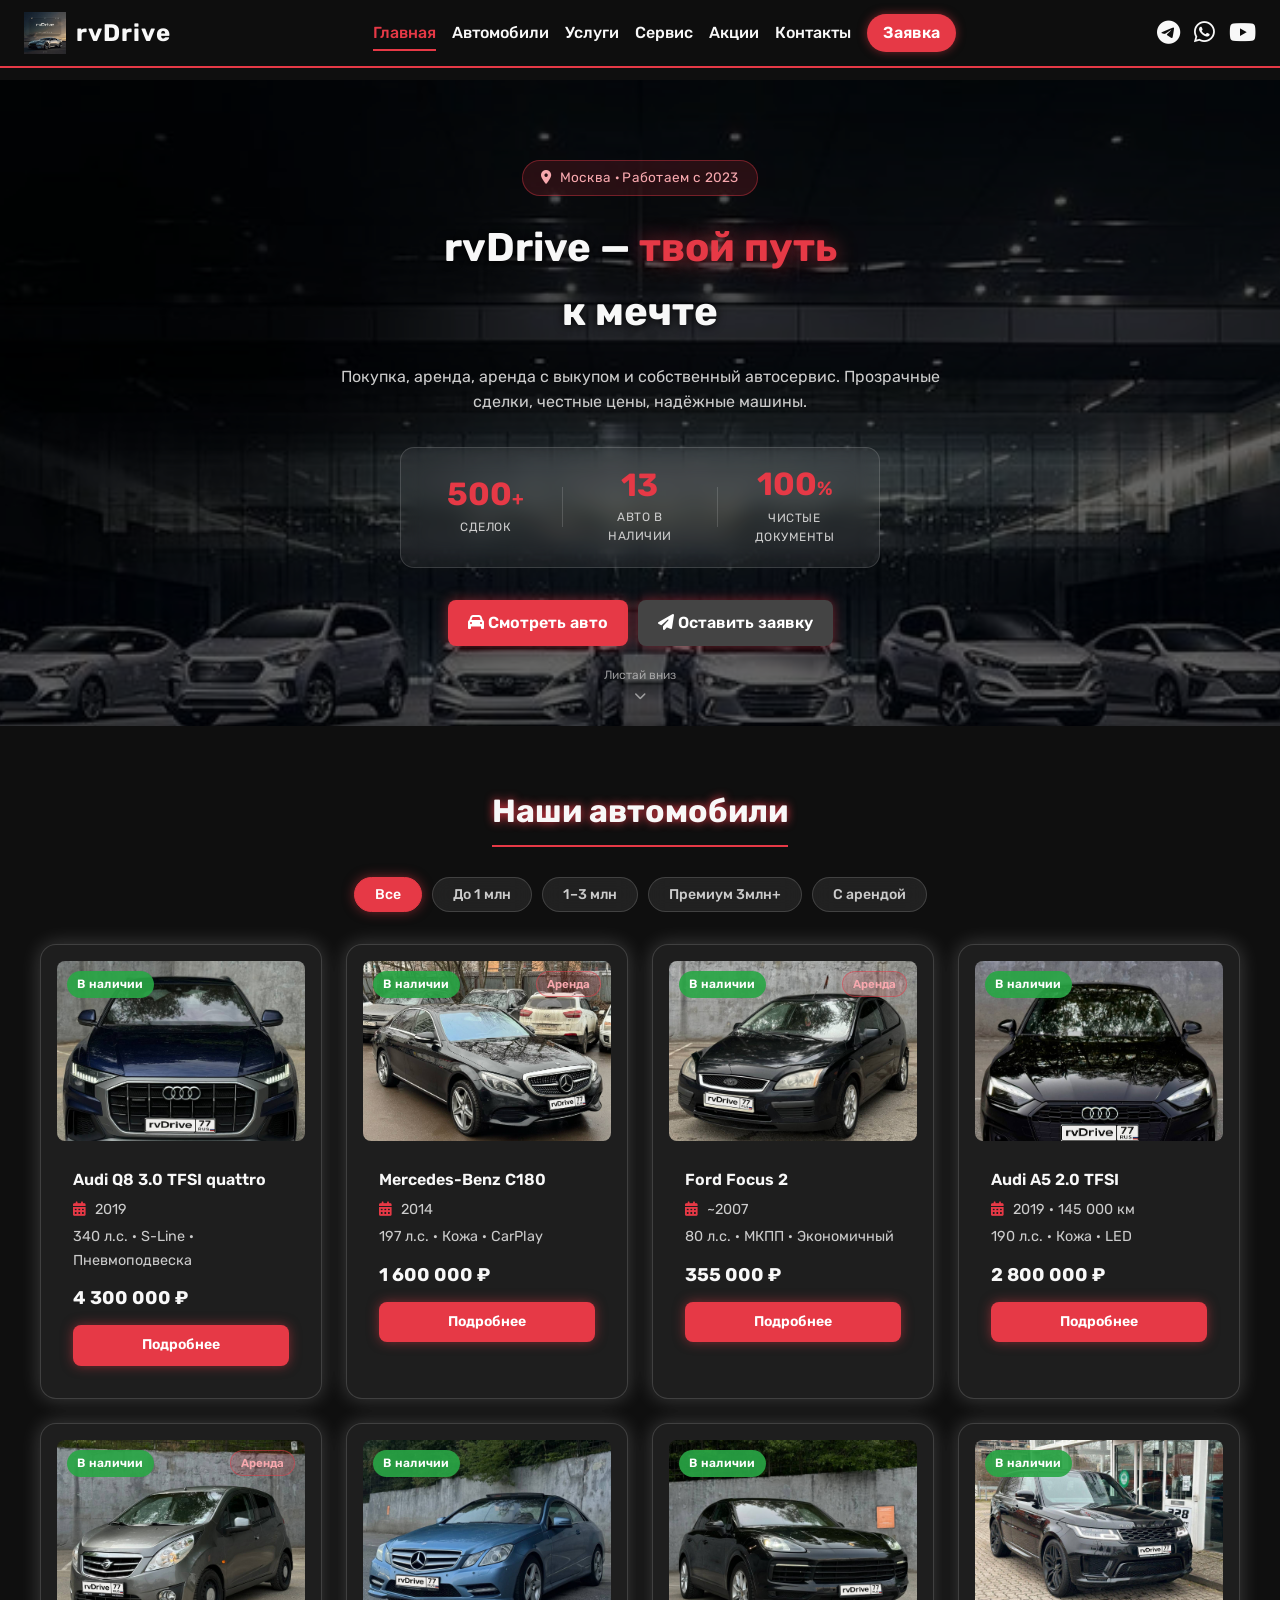
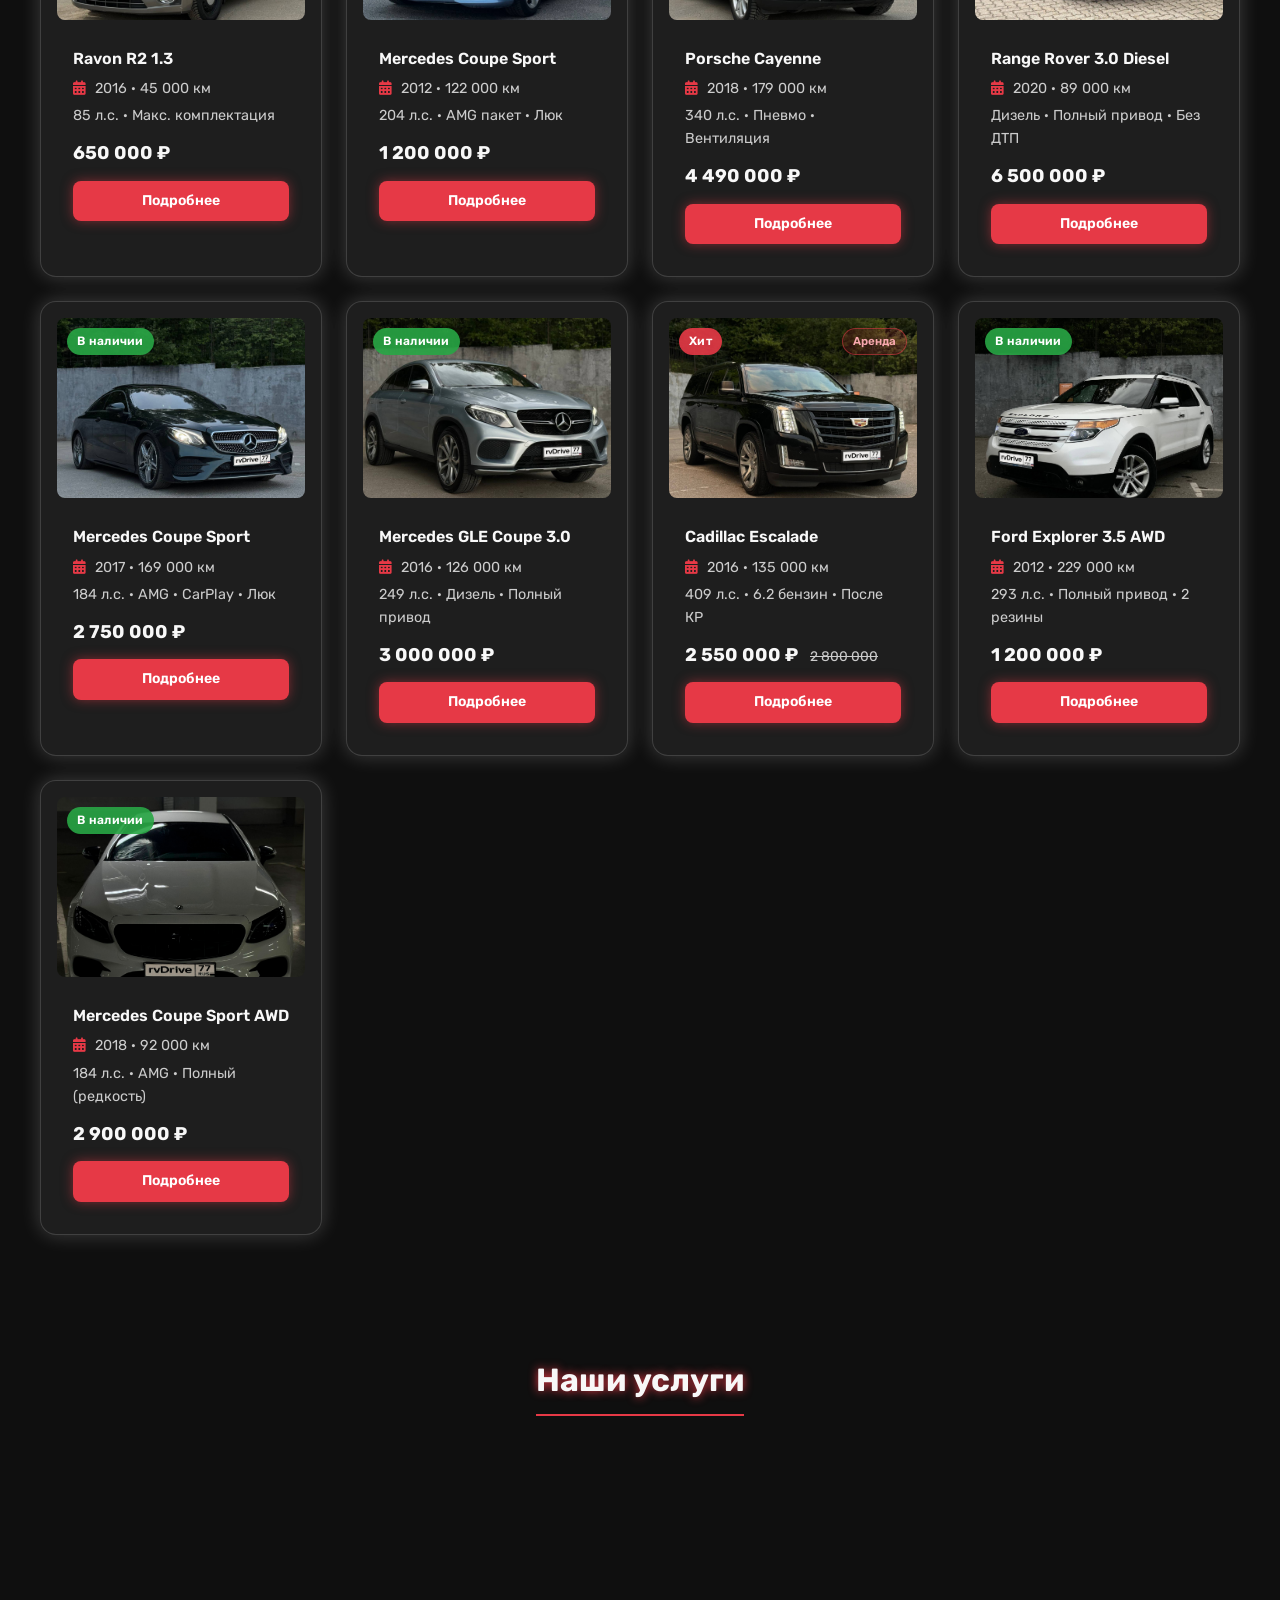
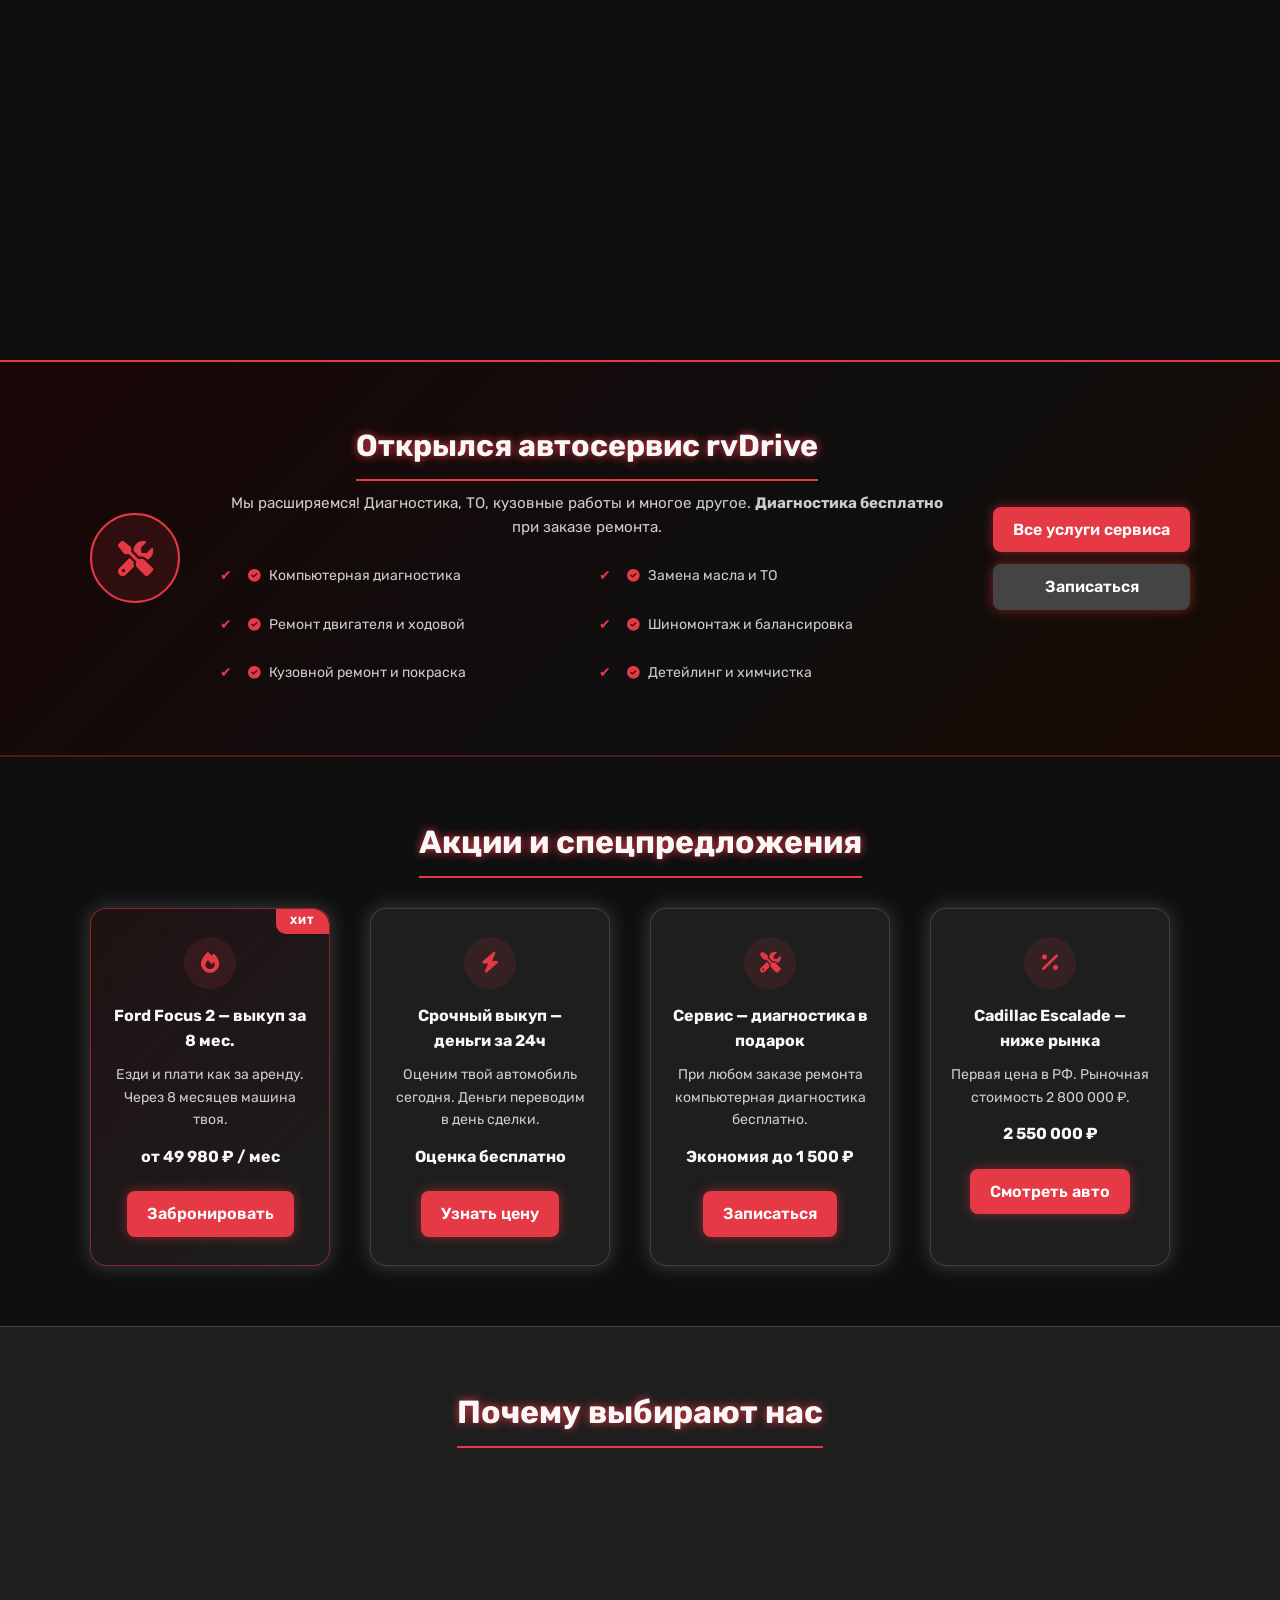
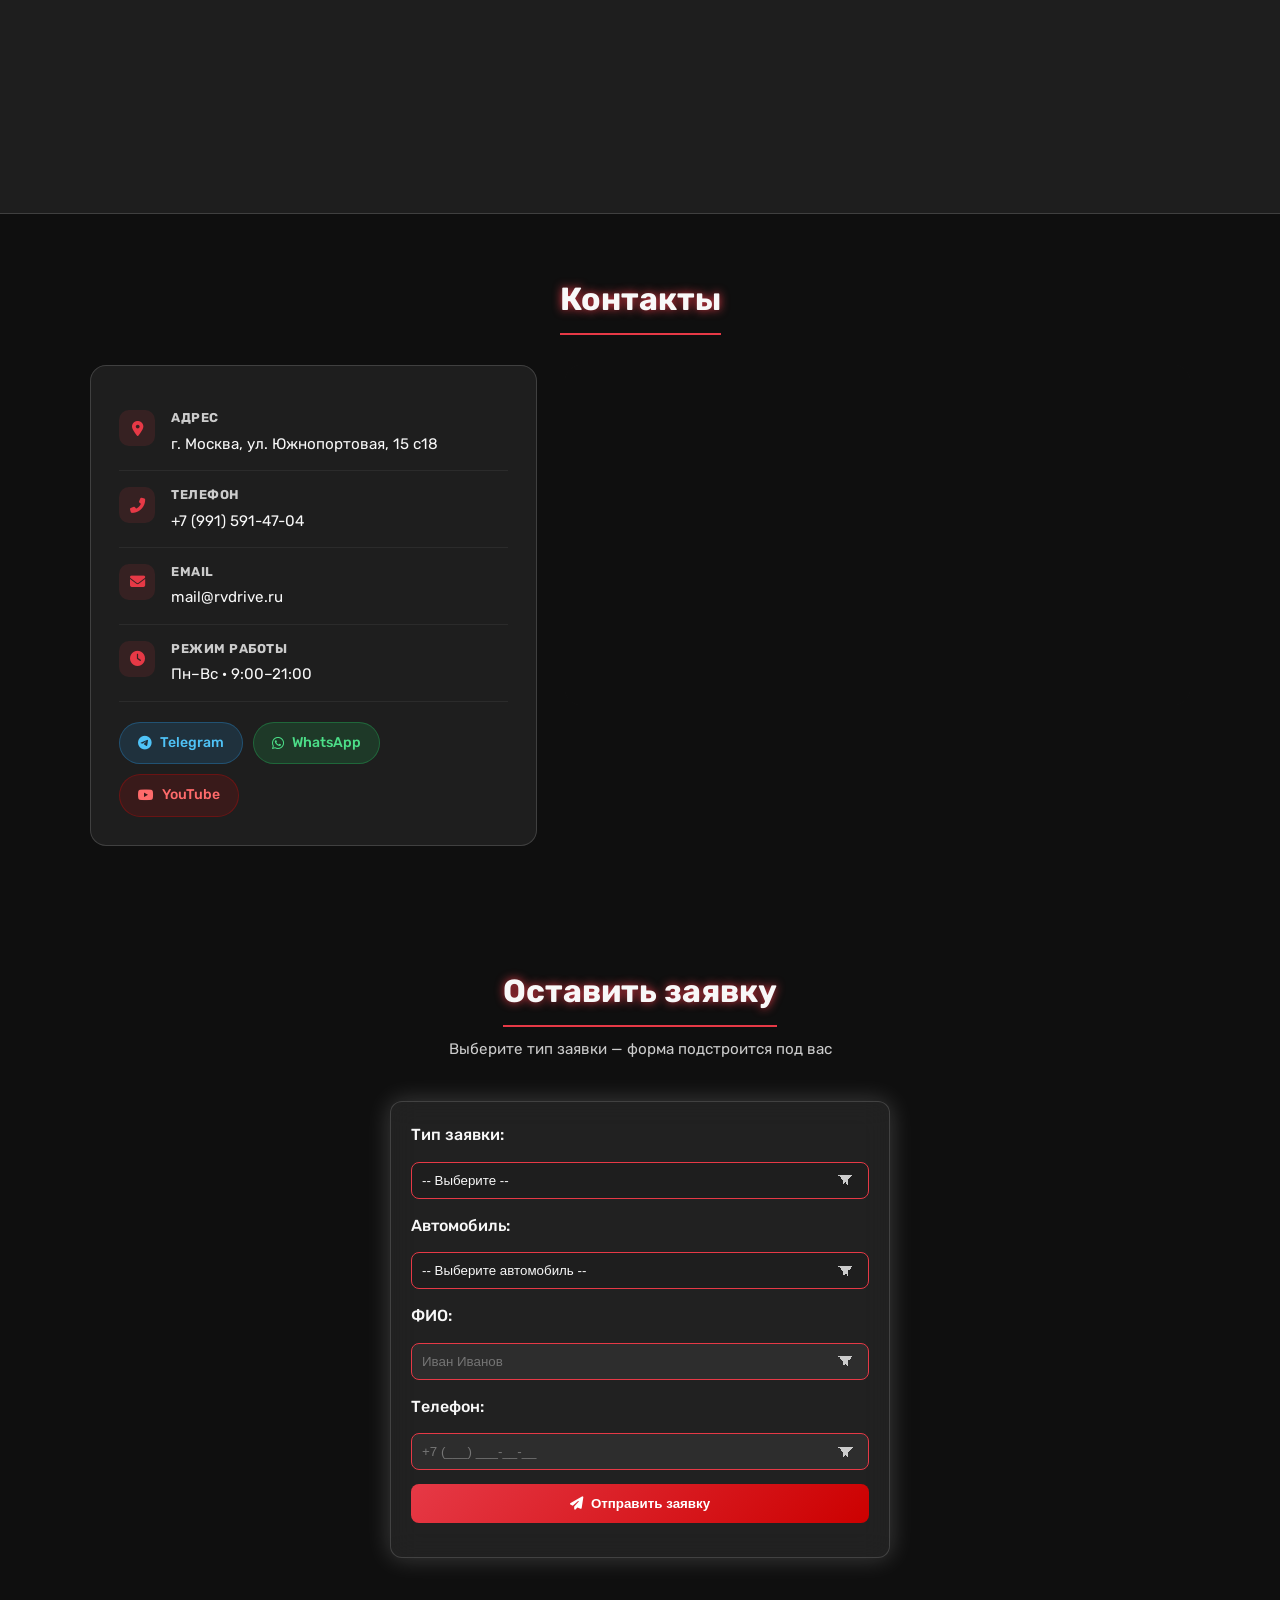
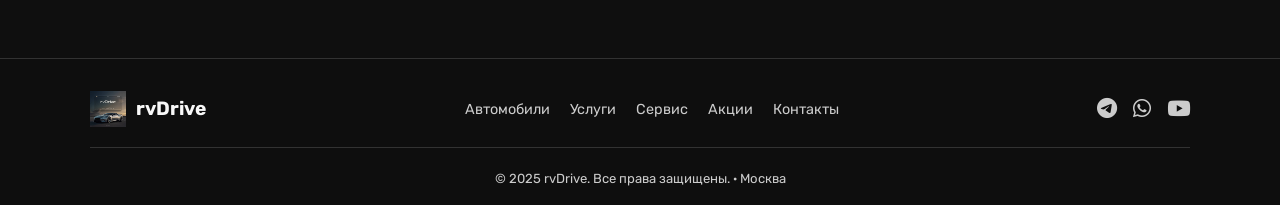
==== commit 8327f24b: "Add files via upload" ====
--- a/index.html
+++ b/index.html
@@ -47,7 +47,7 @@
         <p class="intro">Покупка, аренда, аренда с выкупом и собственный автосервис. Прозрачные сделки, честные цены, надёжные машины.</p>
         <div class="hero-stats">
             <div class="hero-stat">
-                <span class="stat-num" data-target="130">0</span><span class="stat-plus">+</span>
+                <span class="stat-num" data-target="500">0</span><span class="stat-plus">+</span>
                 <span class="stat-label">сделок</span>
             </div>
             <div class="hero-stat-divider"></div>
@@ -333,7 +333,7 @@
             <div class="contact-card">
                 <div class="contact-row">
                     <i class="fas fa-map-marker-alt"></i>
-                    <div><strong>Адрес</strong><p>г. Москва, ул. Адмирала Лазарева, д. 2</p></div>
+                    <div><strong>Адрес</strong><p>г. Москва, ул. Южнопортовая, 15 с18</p></div>
                 </div>
                 <div class="contact-row">
                     <i class="fas fa-phone-alt"></i>
@@ -341,7 +341,7 @@
                 </div>
                 <div class="contact-row">
                     <i class="fas fa-envelope"></i>
-                    <div><strong>Email</strong><p><a href="mailto:rv.drive.msk@gmail.com">rv.drive.msk@gmail.com</a></p></div>
+                    <div><strong>Email</strong><p><a href="mailto:mail@rvdrive.ru">mail@rvdrive.ru</a></p></div>
                 </div>
                 <div class="contact-row">
                     <i class="fas fa-clock"></i>
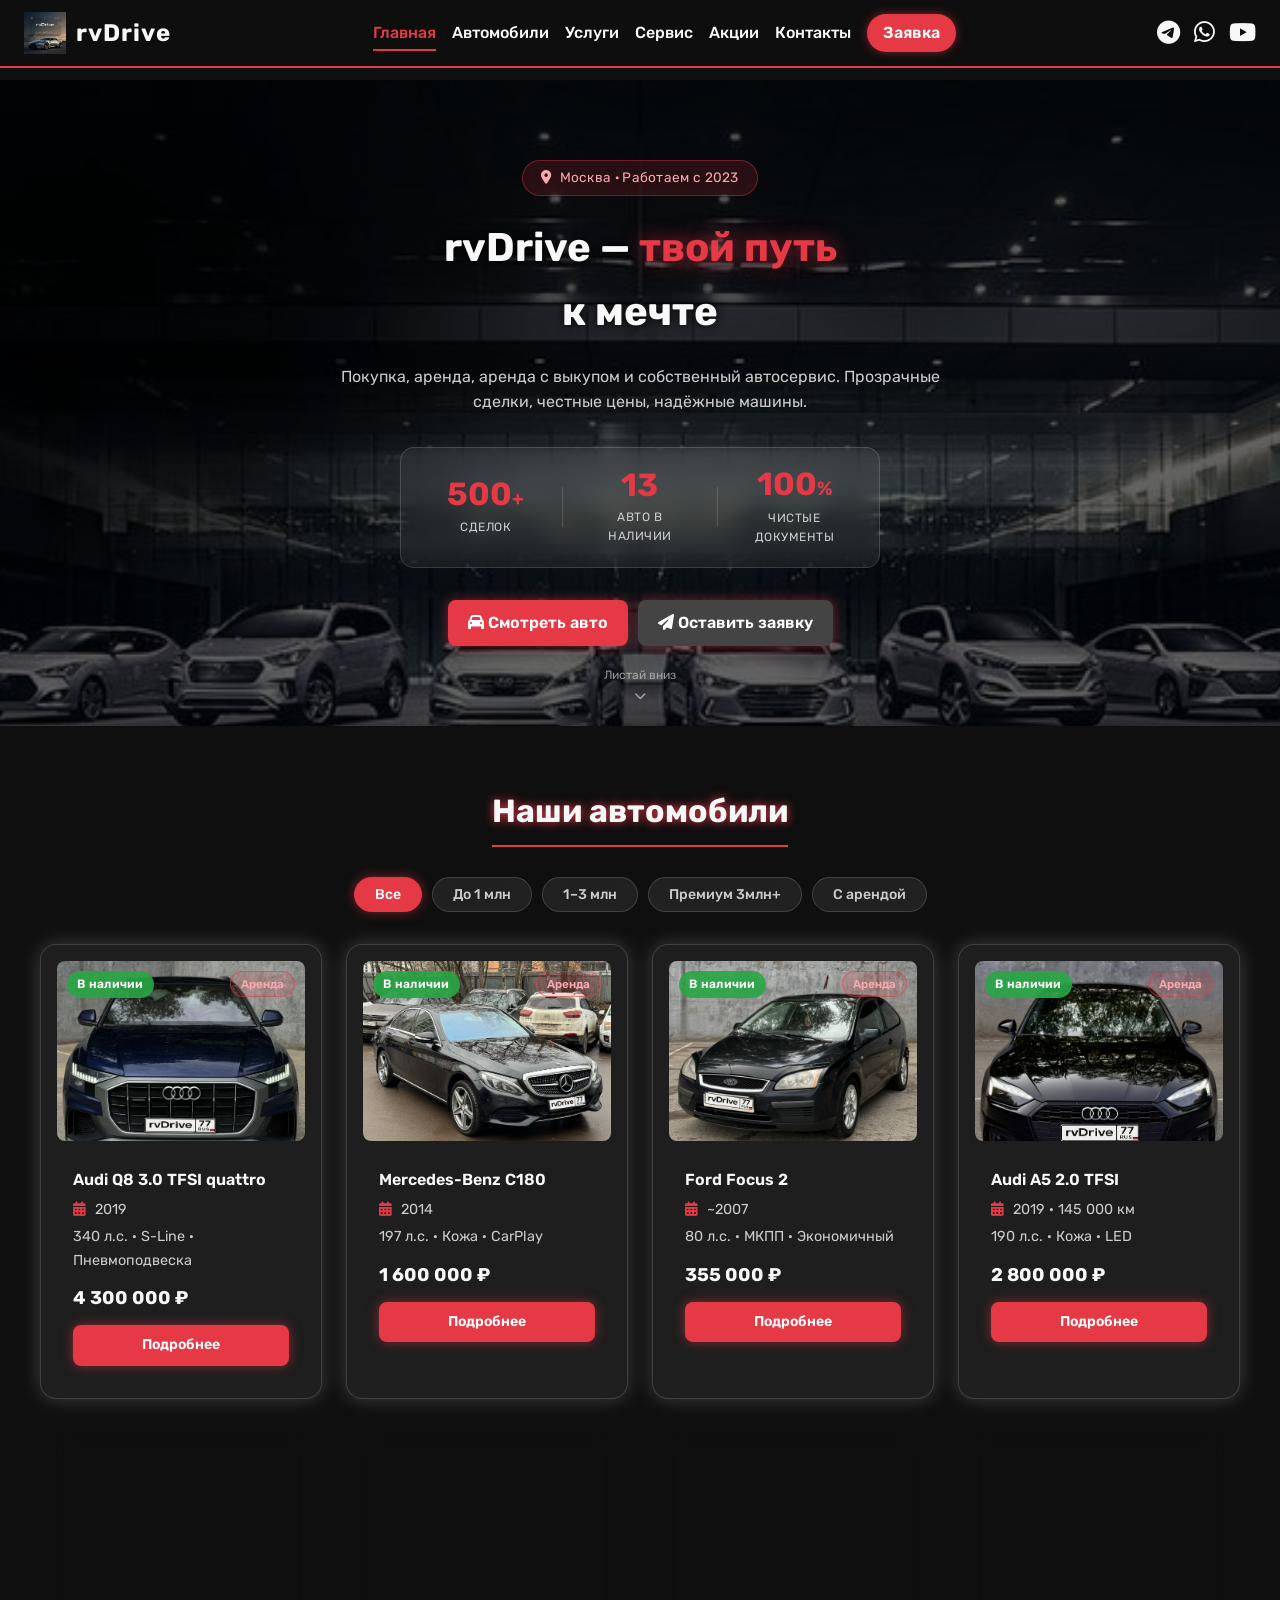
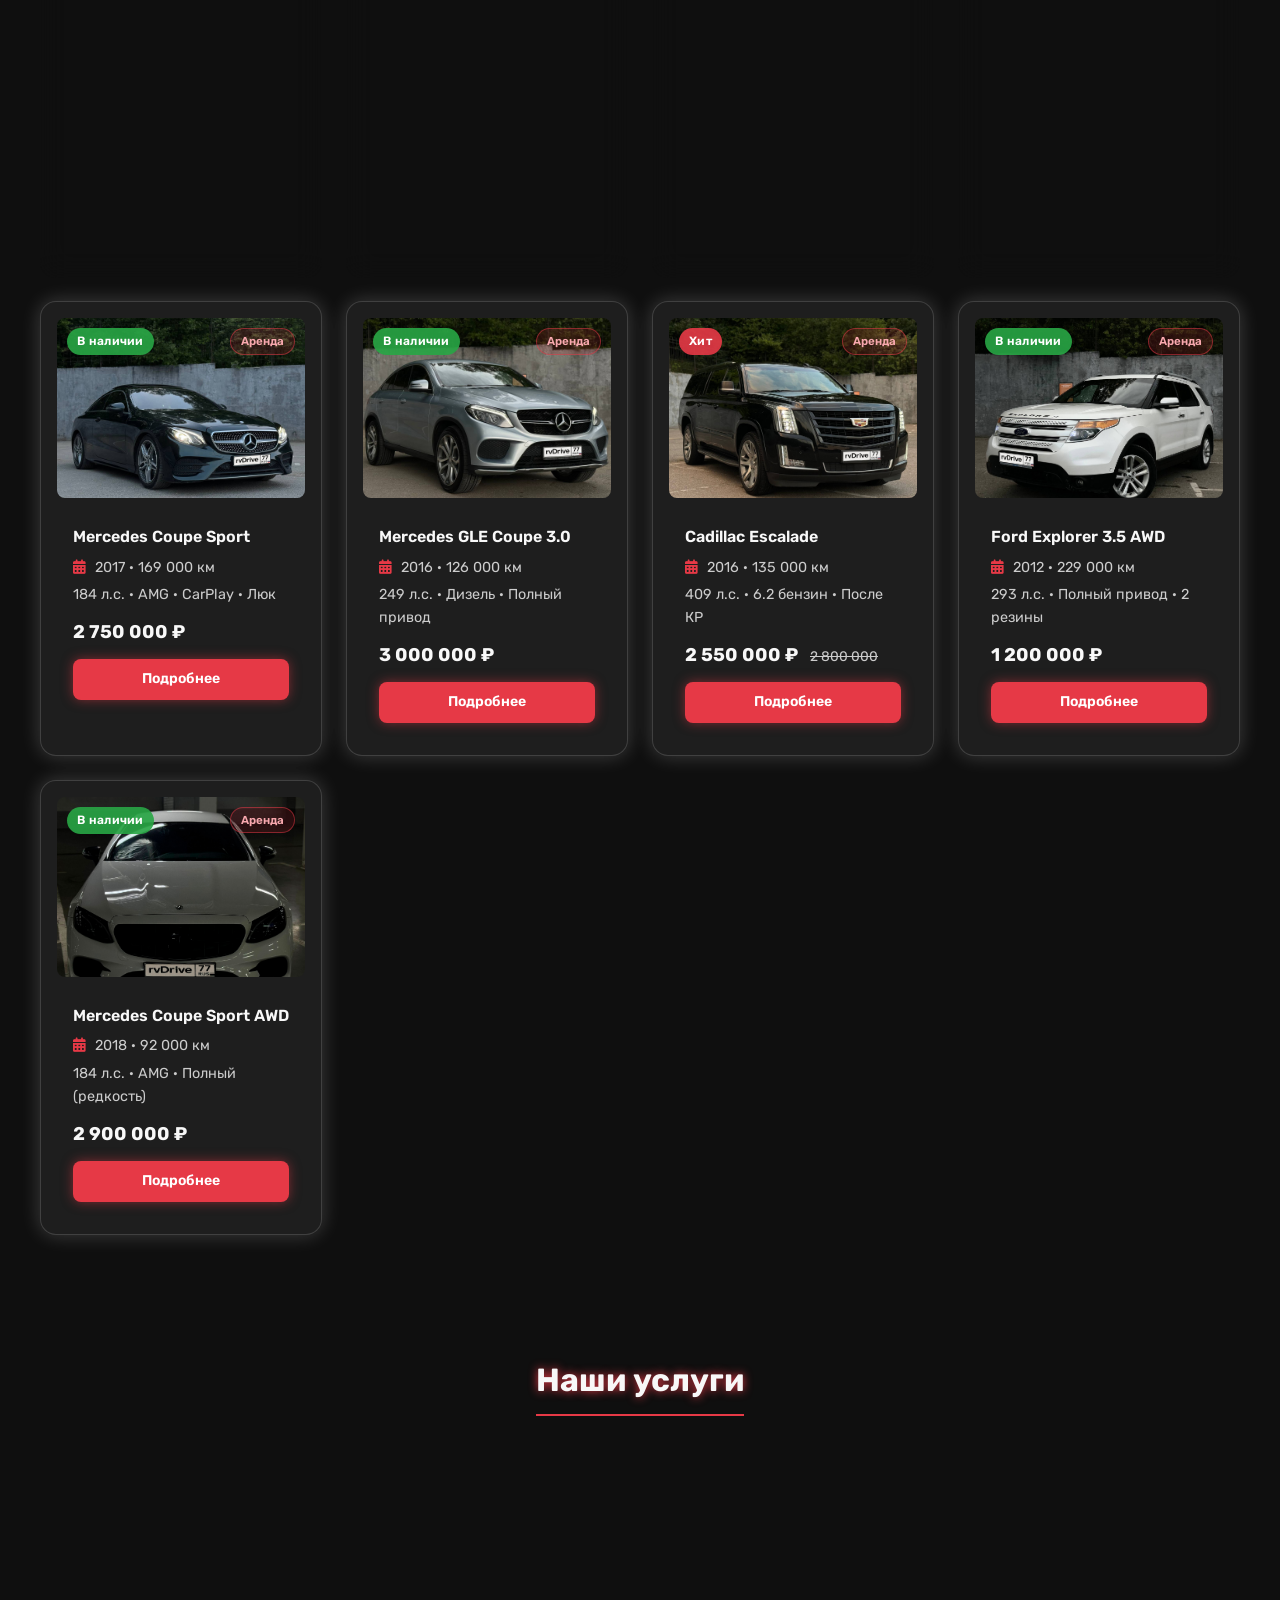
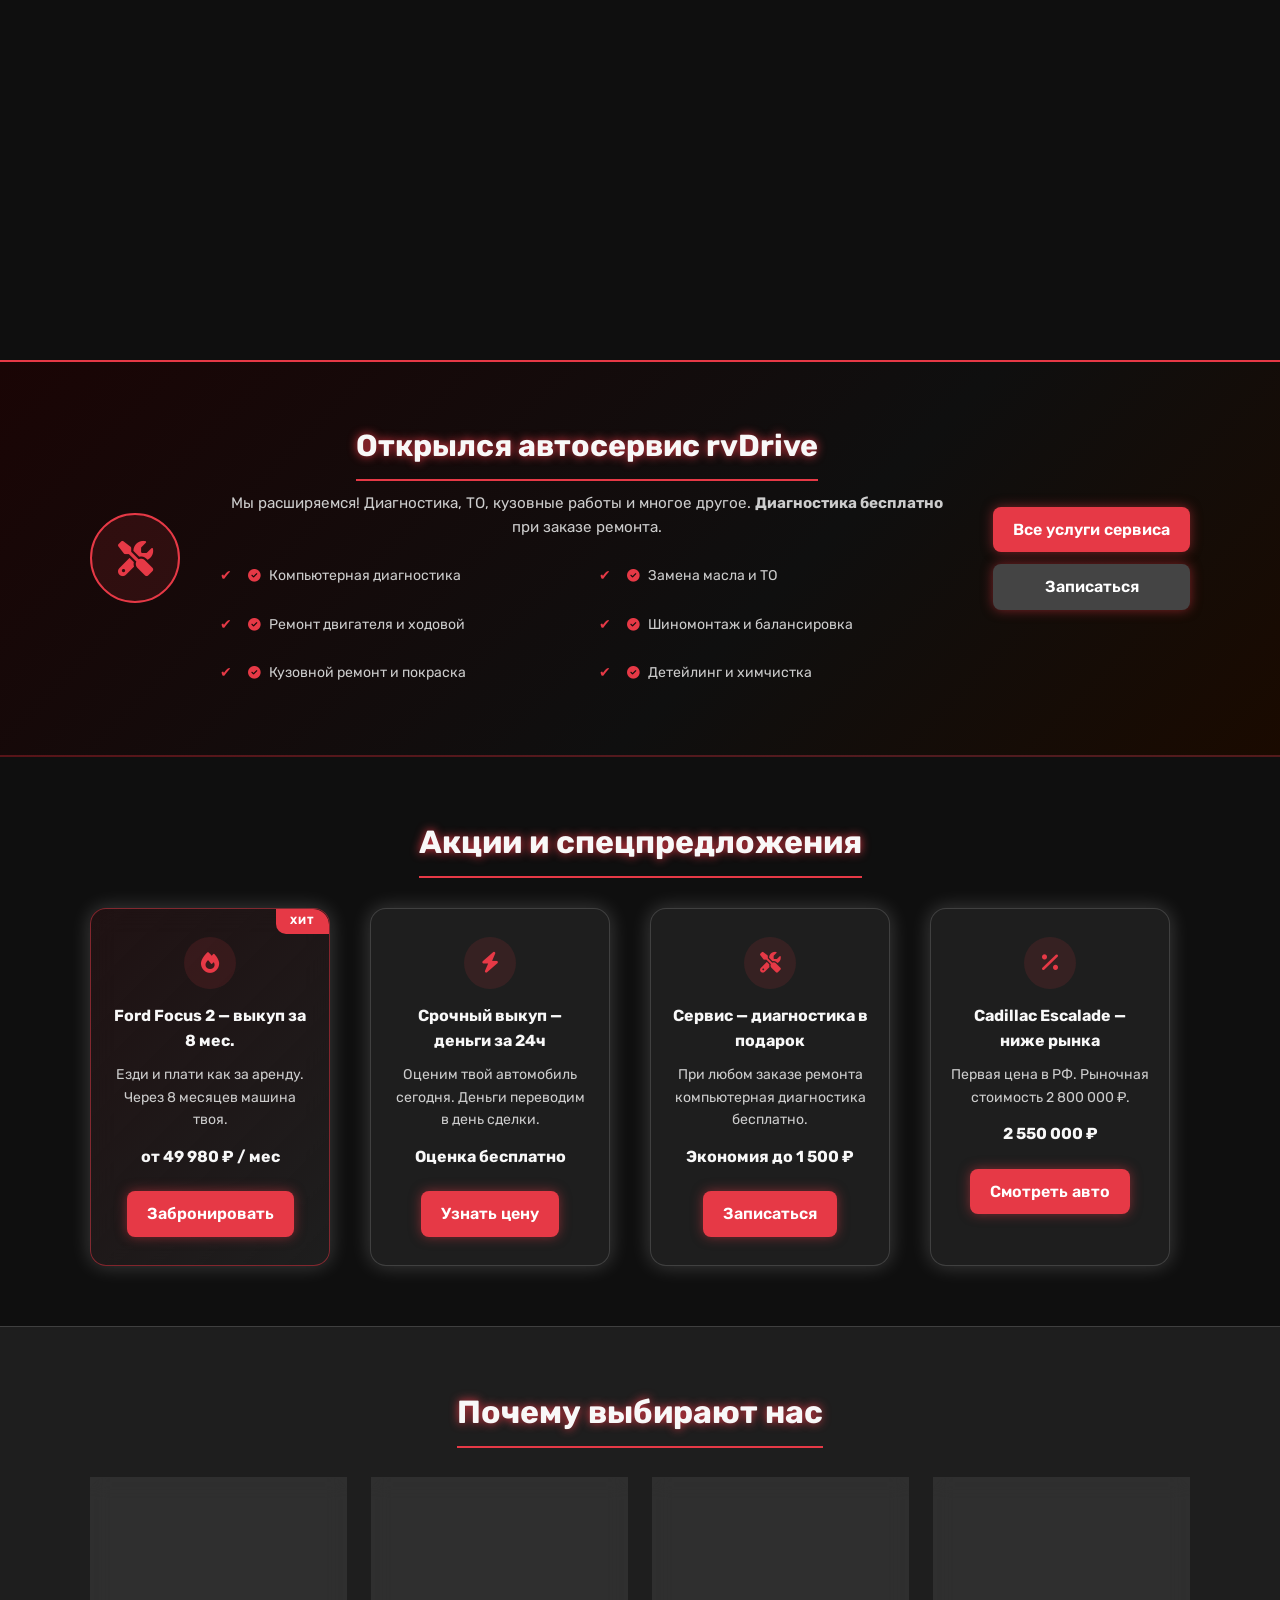
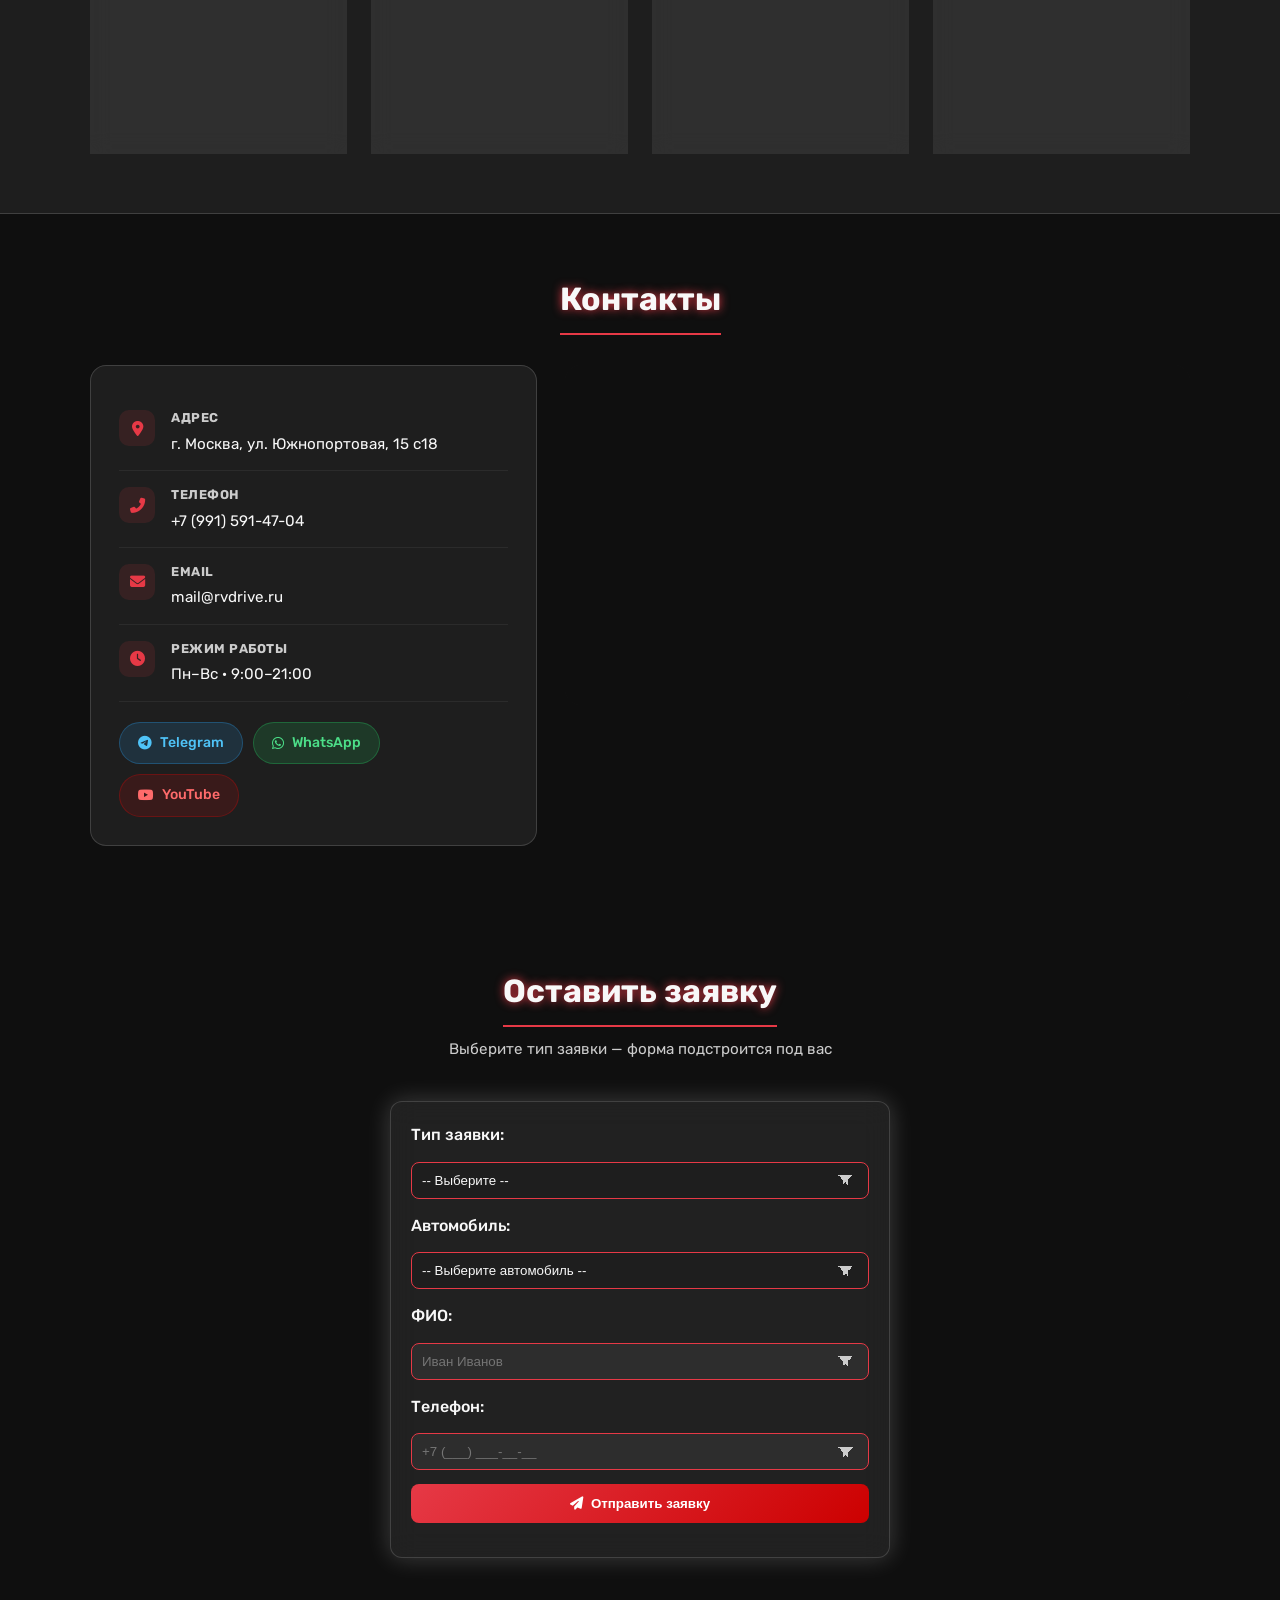
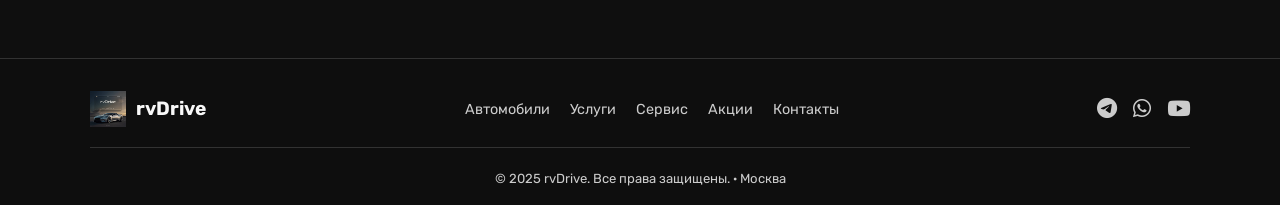
==== commit 2bbd060c: "Add files via upload" ====
--- a/index.html
+++ b/index.html
@@ -84,7 +84,7 @@
     </div>
     <div class="cars-grid">
         <div class="car-item" data-price="4300000" data-tags="premium">
-            <div class="car-image"><img src="img/audi2.jpg" alt="Audi Q8 2019" loading="lazy"><span class="car-badge car-badge-green">В наличии</span></div>
+            <div class="car-image"><img src="img/audi2.jpg" alt="Audi Q8 2019" loading="lazy"><span class="car-badge car-badge-green">В наличии</span><span class="car-badge-rent">Аренда</span></div>
             <div class="car-item-body">
                 <h3>Audi Q8 3.0 TFSI quattro</h3>
                 <p class="car-year-km"><i class="fas fa-calendar-alt"></i> 2019</p>
@@ -114,7 +114,7 @@
             </div>
         </div>
         <div class="car-item" data-price="2800000" data-tags="mid premium">
-            <div class="car-image"><img src="img/audi11.jpg" alt="Audi A5 2019" loading="lazy"><span class="car-badge car-badge-green">В наличии</span></div>
+            <div class="car-image"><img src="img/audi11.jpg" alt="Audi A5 2019" loading="lazy"><span class="car-badge car-badge-green">В наличии</span><span class="car-badge-rent">Аренда</span></div>
             <div class="car-item-body">
                 <h3>Audi A5 2.0 TFSI</h3>
                 <p class="car-year-km"><i class="fas fa-calendar-alt"></i> 2019 · 145 000 км</p>
@@ -134,7 +134,7 @@
             </div>
         </div>
         <div class="car-item" data-price="1200000" data-tags="mid">
-            <div class="car-image"><img src="img/e15.jpg" alt="Mercedes Coupe 2012" loading="lazy"><span class="car-badge car-badge-green">В наличии</span></div>
+            <div class="car-image"><img src="img/e15.jpg" alt="Mercedes Coupe 2012" loading="lazy"><span class="car-badge car-badge-green">В наличии</span><span class="car-badge-rent">Аренда</span></div>
             <div class="car-item-body">
                 <h3>Mercedes Coupe Sport</h3>
                 <p class="car-year-km"><i class="fas fa-calendar-alt"></i> 2012 · 122 000 км</p>
@@ -144,7 +144,7 @@
             </div>
         </div>
         <div class="car-item" data-price="4490000" data-tags="premium">
-            <div class="car-image"><img src="img/ca1.jpg" alt="Porsche Cayenne 2018" loading="lazy"><span class="car-badge car-badge-green">В наличии</span></div>
+            <div class="car-image"><img src="img/ca1.jpg" alt="Porsche Cayenne 2018" loading="lazy"><span class="car-badge car-badge-green">В наличии</span><span class="car-badge-rent">Аренда</span></div>
             <div class="car-item-body">
                 <h3>Porsche Cayenne</h3>
                 <p class="car-year-km"><i class="fas fa-calendar-alt"></i> 2018 · 179 000 км</p>
@@ -154,7 +154,7 @@
             </div>
         </div>
         <div class="car-item" data-price="6500000" data-tags="premium">
-            <div class="car-image"><img src="img/range.jpg" alt="Range Rover 2020" loading="lazy"><span class="car-badge car-badge-green">В наличии</span></div>
+            <div class="car-image"><img src="img/range.jpg" alt="Range Rover 2020" loading="lazy"><span class="car-badge car-badge-green">В наличии</span><span class="car-badge-rent">Аренда</span></div>
             <div class="car-item-body">
                 <h3>Range Rover 3.0 Diesel</h3>
                 <p class="car-year-km"><i class="fas fa-calendar-alt"></i> 2020 · 89 000 км</p>
@@ -164,7 +164,7 @@
             </div>
         </div>
         <div class="car-item" data-price="2750000" data-tags="mid premium">
-            <div class="car-image"><img src="img/e1.jpg" alt="Mercedes Coupe 2017" loading="lazy"><span class="car-badge car-badge-green">В наличии</span></div>
+            <div class="car-image"><img src="img/e1.jpg" alt="Mercedes Coupe 2017" loading="lazy"><span class="car-badge car-badge-green">В наличии</span><span class="car-badge-rent">Аренда</span></div>
             <div class="car-item-body">
                 <h3>Mercedes Coupe Sport</h3>
                 <p class="car-year-km"><i class="fas fa-calendar-alt"></i> 2017 · 169 000 км</p>
@@ -174,7 +174,7 @@
             </div>
         </div>
         <div class="car-item" data-price="3000000" data-tags="mid premium">
-            <div class="car-image"><img src="img/gle1.jpg" alt="Mercedes GLE Coupe 2016" loading="lazy"><span class="car-badge car-badge-green">В наличии</span></div>
+            <div class="car-image"><img src="img/gle1.jpg" alt="Mercedes GLE Coupe 2016" loading="lazy"><span class="car-badge car-badge-green">В наличии</span><span class="car-badge-rent">Аренда</span></div>
             <div class="car-item-body">
                 <h3>Mercedes GLE Coupe 3.0</h3>
                 <p class="car-year-km"><i class="fas fa-calendar-alt"></i> 2016 · 126 000 км</p>
@@ -194,7 +194,7 @@
             </div>
         </div>
         <div class="car-item" data-price="1200000" data-tags="mid">
-            <div class="car-image"><img src="img/ex1.jpg" alt="Ford Explorer 2012" loading="lazy"><span class="car-badge car-badge-green">В наличии</span></div>
+            <div class="car-image"><img src="img/ex1.jpg" alt="Ford Explorer 2012" loading="lazy"><span class="car-badge car-badge-green">В наличии</span><span class="car-badge-rent">Аренда</span></div>
             <div class="car-item-body">
                 <h3>Ford Explorer 3.5 AWD</h3>
                 <p class="car-year-km"><i class="fas fa-calendar-alt"></i> 2012 · 229 000 км</p>
@@ -204,7 +204,7 @@
             </div>
         </div>
         <div class="car-item" data-price="2900000" data-tags="mid premium">
-            <div class="car-image"><img src="img/e38.jpg" alt="Mercedes Coupe Sport 2018" loading="lazy"><span class="car-badge car-badge-green">В наличии</span></div>
+            <div class="car-image"><img src="img/e38.jpg" alt="Mercedes Coupe Sport 2018" loading="lazy"><span class="car-badge car-badge-green">В наличии</span><span class="car-badge-rent">Аренда</span></div>
             <div class="car-item-body">
                 <h3>Mercedes Coupe Sport AWD</h3>
                 <p class="car-year-km"><i class="fas fa-calendar-alt"></i> 2018 · 92 000 км</p>
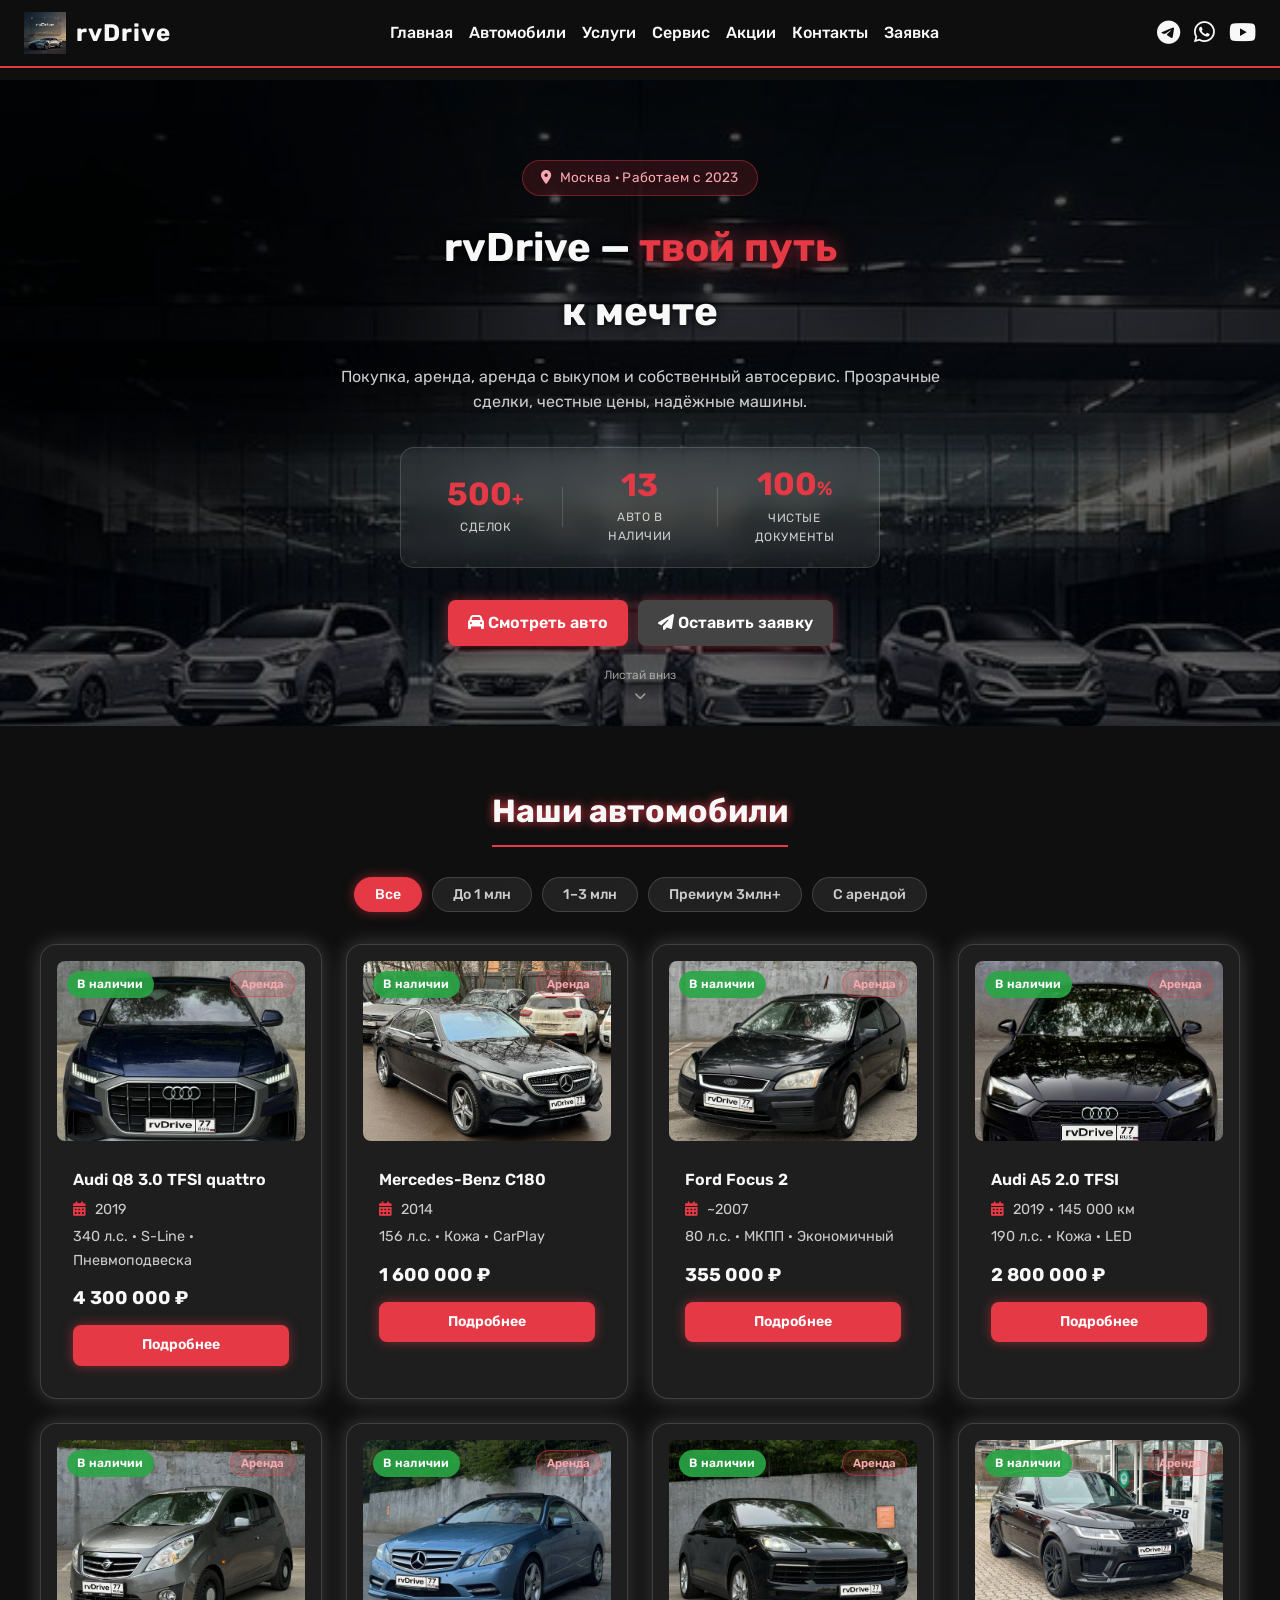
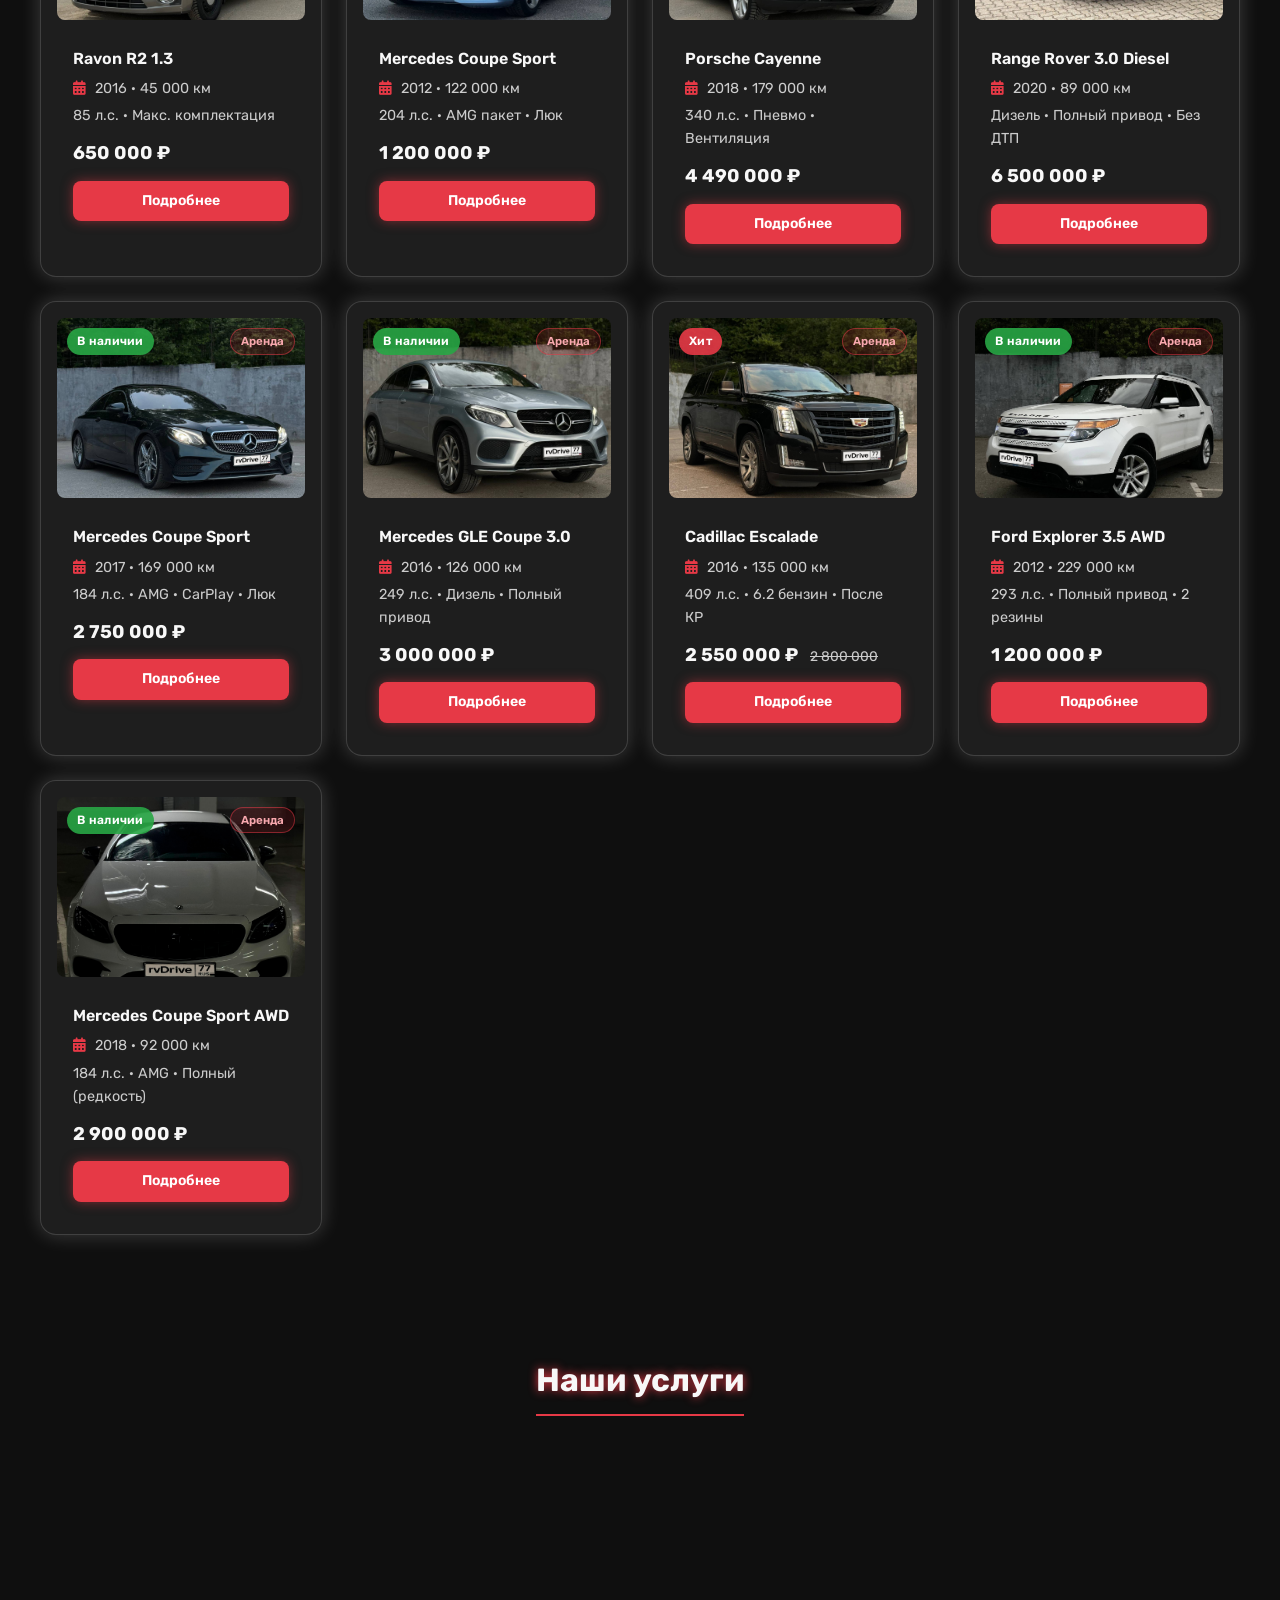
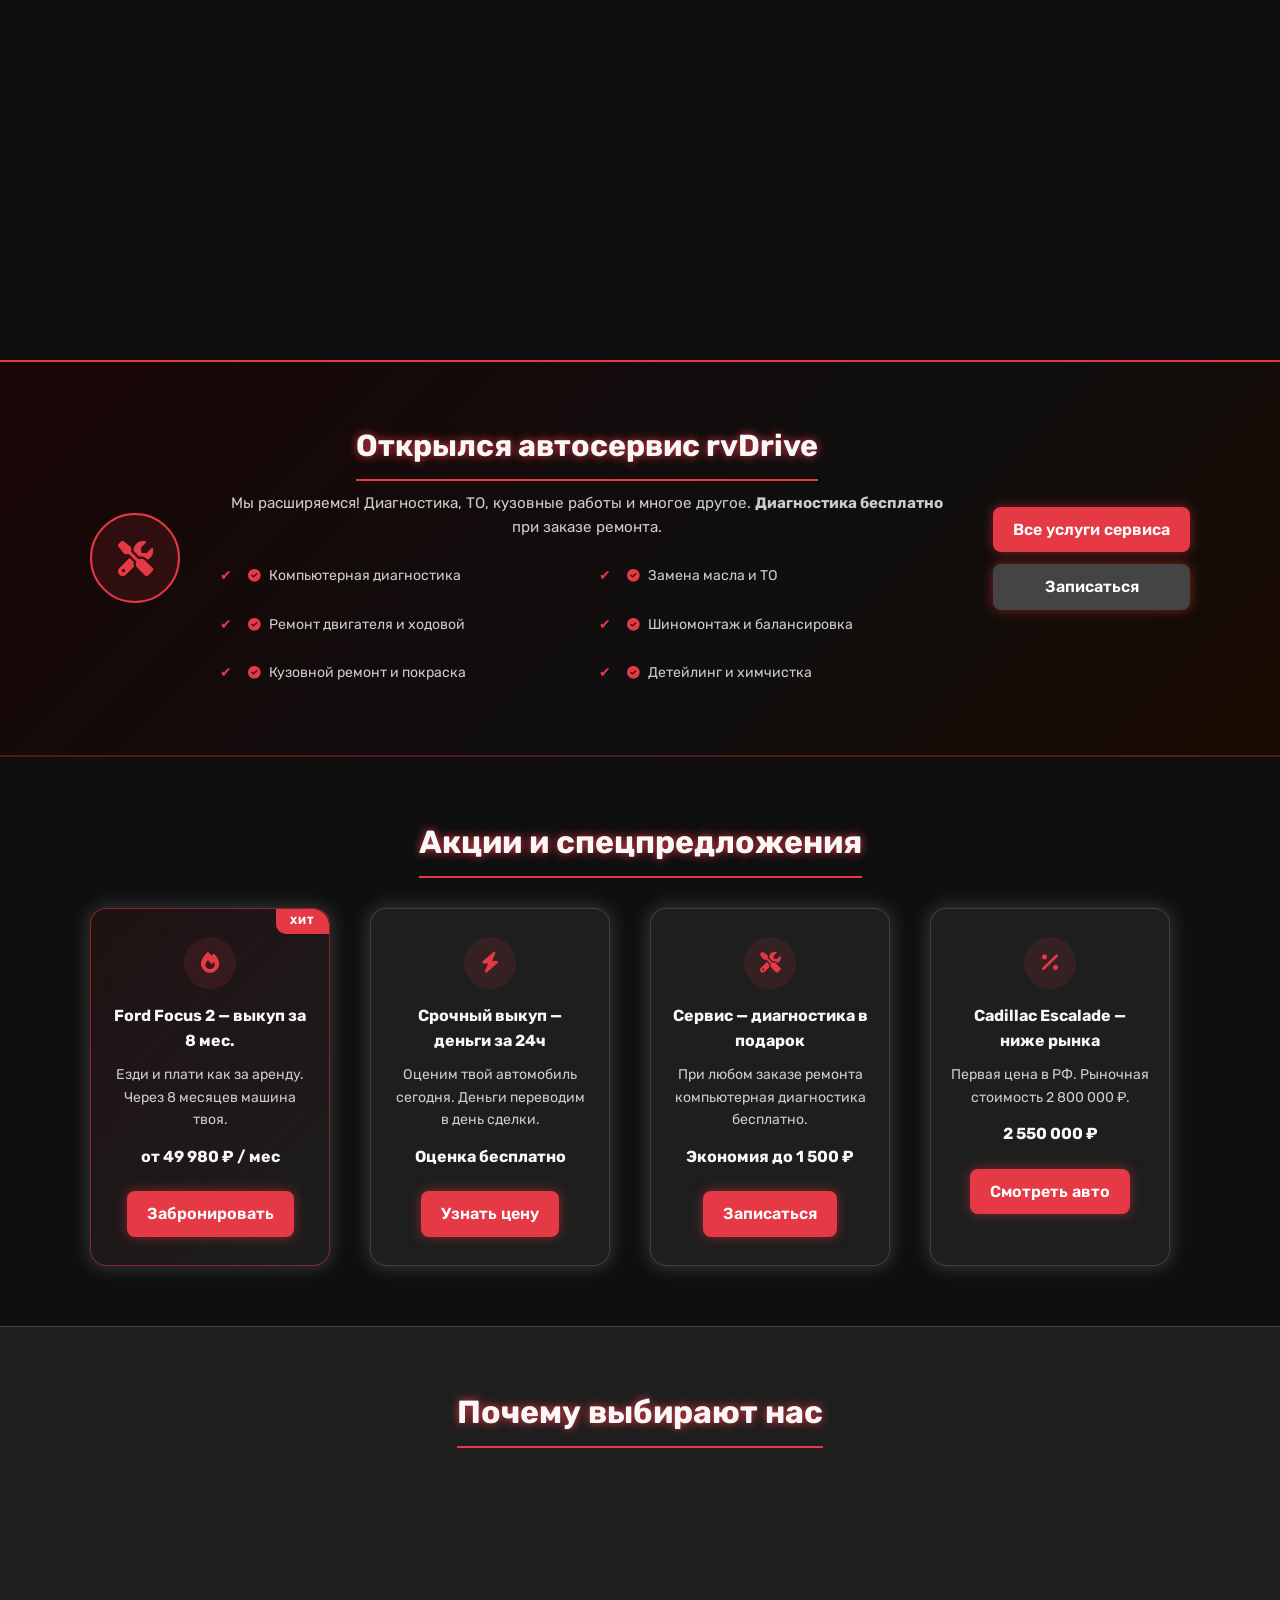
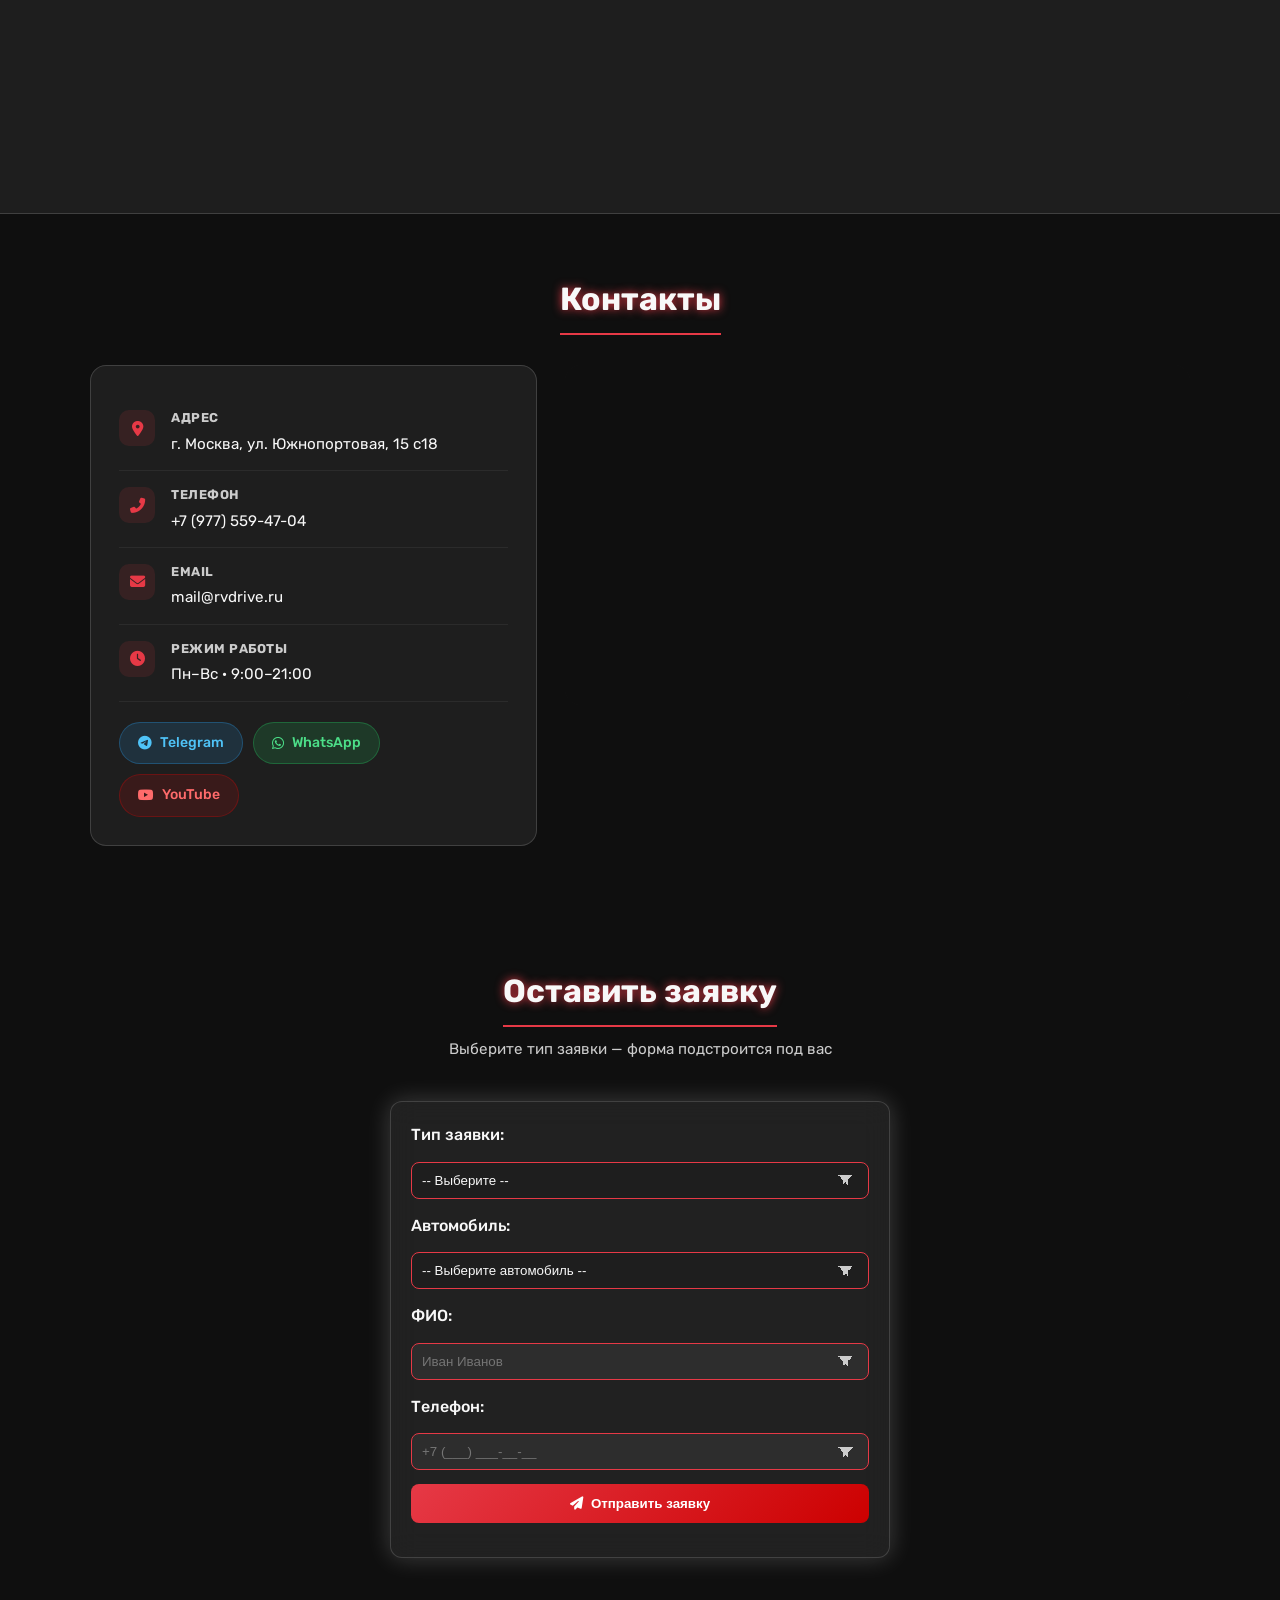
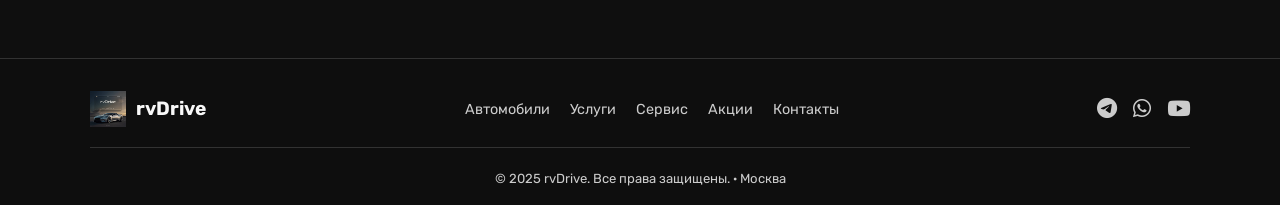
==== commit e70e7bae: "Add files via upload" ====
--- a/index.html
+++ b/index.html
@@ -12,7 +12,7 @@
     <script src="script.js" defer></script>
     <link rel="stylesheet" href="https://cdnjs.cloudflare.com/ajax/libs/font-awesome/6.4.0/css/all.min.css" />
     <script type="application/ld+json">
-    {"@context":"https://schema.org","@type":"AutoDealer","name":"rvDrive","url":"https://rvdrive.ru","logo":"https://rvdrive.ru/img/logo.png","telephone":"+79915914704","address":{"@type":"PostalAddress","streetAddress":"ул. Адмирала Лазарева, д. 2","addressLocality":"Москва"}}
+    {"@context":"https://schema.org","@type":"AutoDealer","name":"rvDrive","url":"https://rvdrive.ru","logo":"https://rvdrive.ru/img/logo.png","telephone":"+79775594704","address":{"@type":"PostalAddress","streetAddress":"ул. Адмирала Лазарева, д. 2","addressLocality":"Москва"}}
     </script>
 </head>
 <body>
@@ -22,16 +22,16 @@
         <img src="img/logo.png" alt="rvDrive Logo">
         <span>rvDrive</span>
     </div>
-    <button class="menu-toggle" aria-label="Toggle Menu" aria-expanded="false">☰</button>
-    <nav>
-        <a href="#home">Главная</a>
-        <a href="#cars">Автомобили</a>
-        <a href="#services">Услуги</a>
-        <a href="service.html">Сервис</a>
-        <a href="#offers">Акции</a>
-        <a href="#contacts">Контакты</a>
-        <a href="#request" class="nav-cta">Заявка</a>
-    </nav>
+    <button class="menu-toggle" aria-label="Открыть меню">☰</button>
+        <nav>
+            <a href="index.html">Главная</a>
+            <a href="index.html#cars">Автомобили</a>
+            <a href="index.html#services">Услуги</a>
+            <a href="service.html">Сервис</a>
+            <a href="#offers">Акции</a>
+            <a href="index.html#contacts">Контакты</a>
+            <a href="index.html#request">Заявка</a>
+        </nav>
     <div class="social-icons">
         <a href="https://t.me/rvDrive_Auto" target="_blank" aria-label="Telegram" rel="noopener noreferrer"><i class="fab fa-telegram"></i></a>
         <a href="https://wa.me/89915914704" target="_blank" aria-label="WhatsApp" rel="noopener noreferrer"><i class="fab fa-whatsapp"></i></a>
@@ -98,7 +98,7 @@
             <div class="car-item-body">
                 <h3>Mercedes-Benz C180</h3>
                 <p class="car-year-km"><i class="fas fa-calendar-alt"></i> 2014</p>
-                <p class="car-desc">197 л.с. · Кожа · CarPlay</p>
+                <p class="car-desc">156 л.с. · Кожа · CarPlay</p>
                 <div class="car-price">1 600 000 ₽</div>
                 <a href="model2.html" class="cta car-cta">Подробнее</a>
             </div>
@@ -337,7 +337,7 @@
                 </div>
                 <div class="contact-row">
                     <i class="fas fa-phone-alt"></i>
-                    <div><strong>Телефон</strong><p><a href="tel:+79915914704">+7 (991) 591-47-04</a></p></div>
+                    <div><strong>Телефон</strong><p><a href="tel:+79775594704">+7 (977) 559-47-04</a></p></div>
                 </div>
                 <div class="contact-row">
                     <i class="fas fa-envelope"></i>
